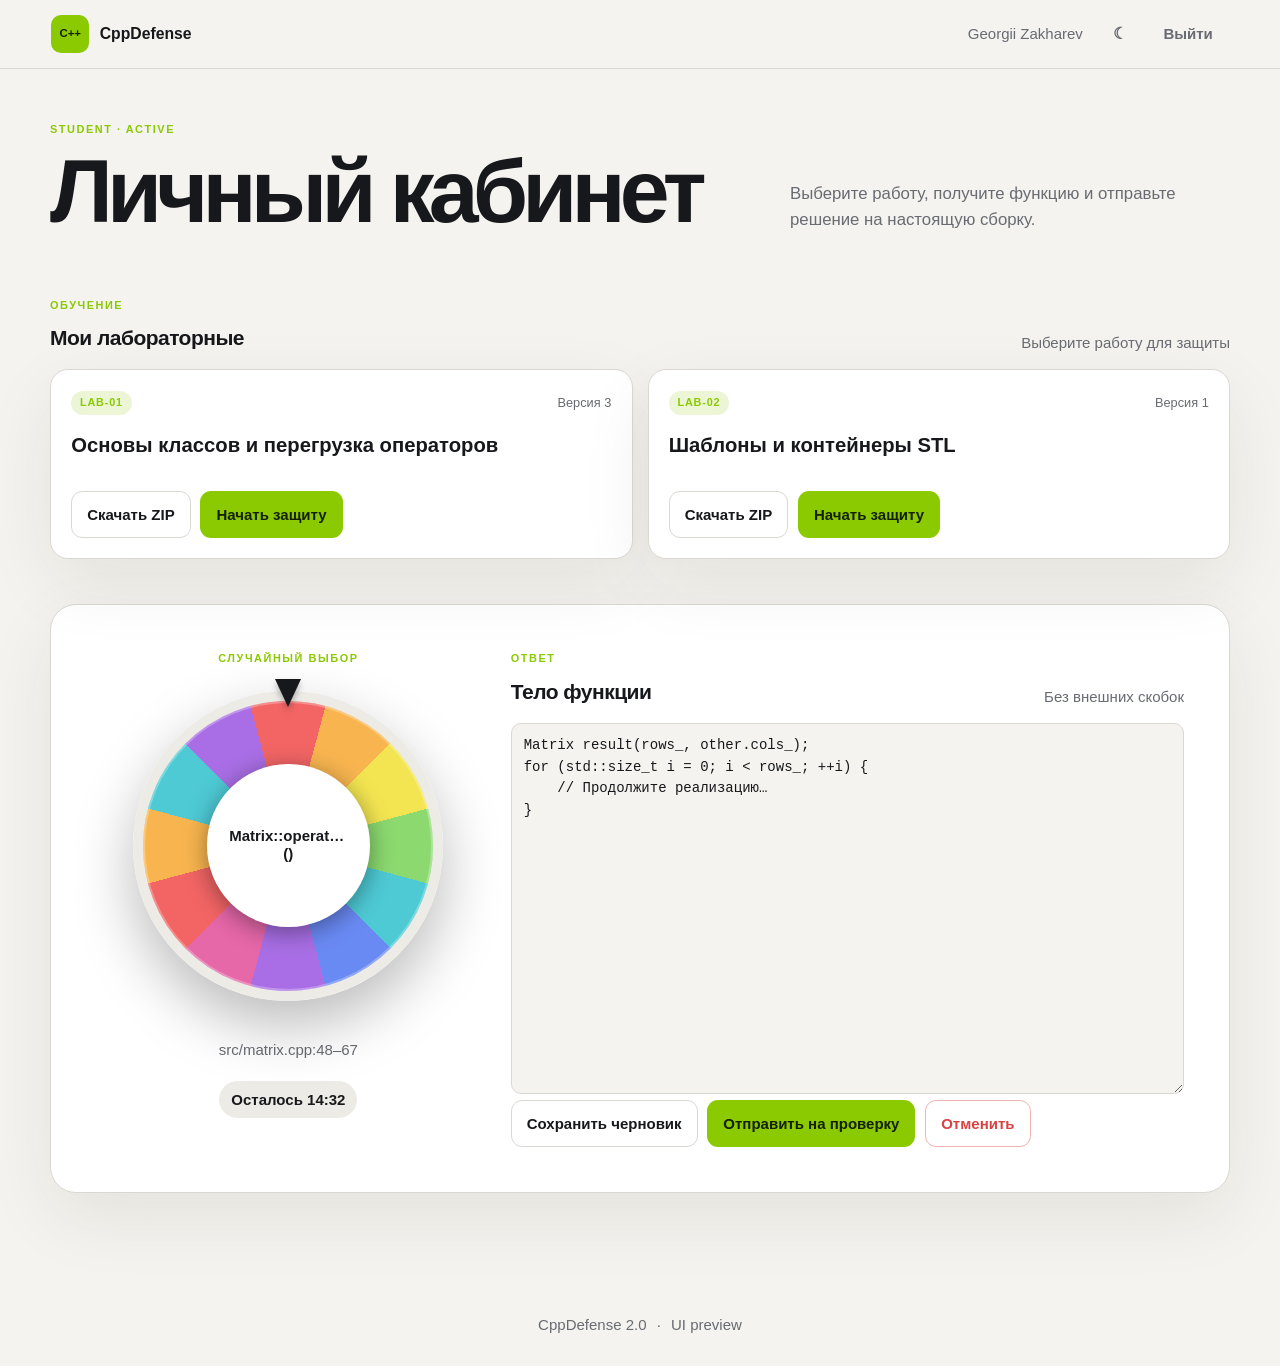
==== docs/UI_PREVIEW.html @ ec11c5a5 "feat: complete CppDefense 2.0 web platform - add GitHub OAuth, roles and student linking - add revie" ====
<!doctype html>
<html lang="ru" data-theme="dark">
<head>
  <meta charset="utf-8">
  <meta name="viewport" content="width=device-width,initial-scale=1">
  <meta name="color-scheme" content="dark light">
  <title>CppDefense — preview интерфейса</title>
  <link rel="stylesheet" href="../backend/internal/transport/httpapi/static/app.css">
  <script src="../backend/internal/transport/httpapi/static/app.js" defer></script>
</head>
<body>
  <header class="topbar">
    <a href="#" class="brand"><span class="brand__mark">C++</span><span>CppDefense</span></a>
    <div class="topbar__actions"><span class="user-name">Georgii Zakharev</span><button id="theme-toggle" class="icon-button" type="button" aria-label="Переключить тему">☀</button><button class="quiet-button" type="button">Выйти</button></div>
  </header>
  <main data-role="student">
    <section class="welcome"><div><p class="eyebrow">student · active</p><h1>Личный кабинет</h1></div><p class="welcome__copy">Выберите работу, получите функцию и отправьте решение на настоящую сборку.</p></section>
    <section class="section-block">
      <div class="section-heading"><div><p class="eyebrow">Обучение</p><h2>Мои лабораторные</h2></div><span class="section-hint">Выберите работу для защиты</span></div>
      <div class="grid lab-grid">
        <article class="card lab-card"><div class="lab-card__meta"><span class="badge">LAB-01</span><span>Версия 3</span></div><h3>Основы классов и перегрузка операторов</h3><div class="card-actions"><a class="secondary-button" href="#">Скачать ZIP</a><button type="button">Начать защиту</button></div></article>
        <article class="card lab-card"><div class="lab-card__meta"><span class="badge">LAB-02</span><span>Версия 1</span></div><h3>Шаблоны и контейнеры STL</h3><div class="card-actions"><a class="secondary-button" href="#">Скачать ZIP</a><button type="button">Начать защиту</button></div></article>
      </div>
    </section>
    <section class="defense-panel">
      <div class="wheel-column"><p class="eyebrow">Случайный выбор</p><div class="function-wheel is-selected" aria-label="Колесо выбора функции"><div class="function-wheel__face"><span>Matrix::operator*()</span></div></div><p class="wheel-status">src/matrix.cpp:48–67</p><p class="timer">Осталось 14:32</p></div>
      <div class="editor-column"><div class="section-heading"><div><p class="eyebrow">Ответ</p><h2>Тело функции</h2></div><span>Без внешних скобок</span></div><textarea rows="16" spellcheck="false" placeholder="Введите реализацию функции…">Matrix result(rows_, other.cols_);
for (std::size_t i = 0; i &lt; rows_; ++i) {
    // Продолжите реализацию…
}</textarea><div class="actions"><button class="secondary-button">Сохранить черновик</button><button>Отправить на проверку</button><button class="danger-button">Отменить</button></div></div>
    </section>
  </main>
  <footer>CppDefense 2.0 <span>·</span> UI preview</footer>
</body>
</html>
---- backend/internal/transport/httpapi/static/app.css ----
:root{color-scheme:dark;--bg:#0d0f13;--surface:#15181e;--surface-2:#1b1f27;--text:#f5f6f8;--muted:#999faa;--line:#292e38;--accent:#b9f227;--accent-ink:#111704;--danger:#ff6969;--shadow:0 24px 70px #0005;--radius:18px;font:15px/1.55 Inter,ui-sans-serif,-apple-system,BlinkMacSystemFont,"Segoe UI",sans-serif}
:root[data-theme="light"]{color-scheme:light;--bg:#f4f3ef;--surface:#fff;--surface-2:#ecebe6;--text:#17181b;--muted:#686b72;--line:#d9d8d2;--accent:#8bc900;--accent-ink:#142000;--danger:#d94242;--shadow:0 24px 70px #20230d14}
*{box-sizing:border-box}html{scroll-behavior:smooth}body{margin:0;min-height:100vh;background:var(--bg);color:var(--text);transition:background .2s,color .2s}button,input,select,textarea{font:inherit}button,.button,.secondary-button{display:inline-flex;align-items:center;justify-content:center;gap:.5rem;border:1px solid transparent;border-radius:11px;padding:.72rem 1rem;background:var(--accent);color:var(--accent-ink);font-weight:760;text-decoration:none;cursor:pointer;transition:transform .15s,filter .15s,border-color .15s}button:hover,.button:hover,.secondary-button:hover{transform:translateY(-1px);filter:brightness(1.04)}button:disabled{cursor:not-allowed;opacity:.5;transform:none}.secondary-button{background:transparent;color:var(--text);border-color:var(--line)}.quiet-button,.icon-button{background:transparent;color:var(--muted);border-color:transparent}.danger-button{background:transparent;color:var(--danger);border-color:color-mix(in srgb,var(--danger),transparent 60%)}
.topbar{position:sticky;z-index:20;top:0;display:flex;align-items:center;justify-content:space-between;min-height:68px;padding:.7rem max(4vw,1rem);background:color-mix(in srgb,var(--bg),transparent 12%);border-bottom:1px solid var(--line);backdrop-filter:blur(18px)}.topbar--landing{position:absolute;width:100%;background:transparent;border:0}.brand{display:flex;align-items:center;gap:.7rem;color:var(--text);font-size:1.05rem;font-weight:850;text-decoration:none}.brand__mark{display:grid;place-items:center;width:38px;height:38px;border-radius:10px;background:var(--accent);color:var(--accent-ink);font-size:.76rem;font-weight:900}.topbar__actions{display:flex;align-items:center;gap:.45rem}.user-name{max-width:220px;margin-right:.6rem;overflow:hidden;color:var(--muted);text-overflow:ellipsis;white-space:nowrap}.icon-button{width:42px;padding:.65rem;font-size:1.05rem}
main{width:min(1180px,calc(100% - 2rem));margin:auto;padding:3.5rem 0 6rem}.welcome{display:grid;grid-template-columns:1fr minmax(260px,440px);align-items:end;gap:2rem;margin-bottom:3.5rem}.welcome h1,.hero h1{margin:.12em 0;font-size:clamp(2.8rem,7vw,6.5rem);font-weight:850;line-height:.94;letter-spacing:-.065em}.welcome__copy{margin:0 0 .7rem;color:var(--muted);font-size:1.12rem}.eyebrow{margin:0 0 .55rem;color:var(--accent);font-size:.73rem;font-weight:850;letter-spacing:.14em;text-transform:uppercase}.notice,.status-message{display:flex;gap:.7rem;align-items:center;margin:0 0 1.5rem;padding:.9rem 1rem;border:1px solid var(--line);border-radius:12px;background:var(--surface)}.notice span,.status-message{color:var(--muted)}.status-message--danger{border-color:color-mix(in srgb,var(--danger),transparent 55%)}
.section-block{margin:0 0 3rem}.section-heading{display:flex;align-items:end;justify-content:space-between;gap:1rem;margin-bottom:1rem}.section-heading h2,.card h2{margin:0;font-size:1.4rem;letter-spacing:-.025em}.section-heading>span,.section-hint{color:var(--muted)}.grid{display:grid;grid-template-columns:repeat(auto-fit,minmax(245px,1fr));gap:1rem}.dashboard-grid{display:grid;grid-template-columns:repeat(2,minmax(0,1fr));gap:1rem}.card{min-width:0;margin:0;padding:1.35rem;border:1px solid var(--line);border-radius:var(--radius);background:var(--surface);box-shadow:var(--shadow)}.card--wide{grid-column:1/-1}.card h3{margin:1rem 0 1.5rem;font-size:1.35rem}.lab-card,.group-card{display:flex;flex-direction:column;min-height:190px}.lab-card h3,.group-card h3{flex:1}.lab-card__meta{display:flex;align-items:center;justify-content:space-between;color:var(--muted);font-size:.85rem}.badge{display:inline-flex;width:max-content;padding:.25rem .58rem;border-radius:100px;background:color-mix(in srgb,var(--accent),transparent 84%);color:var(--accent);font-size:.72rem;font-weight:850;letter-spacing:.08em;text-transform:uppercase}.card-actions,.actions{display:flex;flex-wrap:wrap;gap:.65rem}.empty-state{display:flex;min-height:150px;flex-direction:column;align-items:center;justify-content:center;gap:.3rem;padding:2rem;border:1px dashed var(--line);border-radius:var(--radius);color:var(--muted);text-align:center}.empty-state strong{color:var(--text)}
.defense-panel{display:grid;grid-template-columns:minmax(280px,.8fr) minmax(0,1.4fr);gap:2rem;margin-top:2rem;padding:clamp(1.2rem,4vw,3rem);border:1px solid var(--line);border-radius:26px;background:var(--surface);box-shadow:var(--shadow)}.wheel-column{display:flex;flex-direction:column;align-items:center;text-align:center}.function-wheel{position:relative;display:grid;place-items:center;width:min(310px,75vw);aspect-ratio:1;margin:1rem auto 1.5rem;border:10px solid var(--surface-2);border-radius:50%;background:repeating-conic-gradient(from -15deg,#ff6262 0 30deg,#ffb443 30deg 60deg,#f5e642 60deg 90deg,#85dc66 90deg 120deg,#43cdd9 120deg 150deg,#668aff 150deg 180deg,#ad6cf0 180deg 210deg,#f064ad 210deg 240deg,#ff6262 240deg 270deg,#ffb443 270deg 300deg,#43cdd9 300deg 330deg,#ad6cf0 330deg 360deg);box-shadow:0 25px 60px #0004,inset 0 0 0 2px #fff4}.function-wheel::before{position:absolute;z-index:2;top:-22px;width:0;height:0;border-right:13px solid transparent;border-left:13px solid transparent;border-top:28px solid var(--text);content:"";filter:drop-shadow(0 4px 3px #0004)}.function-wheel__face{display:grid;place-items:center;width:56%;aspect-ratio:1;padding:1rem;border:7px solid color-mix(in srgb,var(--surface),transparent 12%);border-radius:50%;background:var(--surface);box-shadow:0 5px 25px #0006}.function-wheel__face span{max-width:100%;overflow:hidden;font-size:clamp(.72rem,2vw,1rem);font-weight:850;line-height:1.25;text-overflow:ellipsis}.function-wheel.is-spinning{animation:spin-wheel .85s linear infinite}.function-wheel.is-selected{filter:saturate(.9)}@keyframes spin-wheel{to{transform:rotate(360deg)}}.wheel-status{max-width:360px;color:var(--muted);overflow-wrap:anywhere}.timer{margin:.3rem 0;padding:.45rem .8rem;border-radius:100px;background:var(--surface-2);font-variant-numeric:tabular-nums;font-weight:800}.editor-column textarea{min-height:330px}.result-box:empty{display:none}
.stack-form{display:flex;flex-direction:column;gap:.75rem;margin-top:1rem}.form-row,.split{display:grid;grid-template-columns:repeat(2,minmax(0,1fr));gap:.75rem}.split{grid-template-columns:repeat(auto-fit,minmax(260px,1fr))}.stack-form label:not(.check){display:flex;flex-direction:column;gap:.35rem;color:var(--muted);font-size:.8rem}input,select,textarea{width:100%;border:1px solid var(--line);border-radius:10px;outline:none;background:var(--bg);color:var(--text);padding:.72rem .8rem;transition:border-color .15s,box-shadow .15s}input:focus,select:focus,textarea:focus{border-color:var(--accent);box-shadow:0 0 0 3px color-mix(in srgb,var(--accent),transparent 83%)}textarea{resize:vertical;font:14px/1.55 "SFMono-Regular",Consolas,monospace;tab-size:4}.check{display:flex;align-items:center;gap:.6rem;color:var(--muted)}.check input{width:auto}.list-result a{display:block;margin-top:.65rem;padding:.7rem;border:1px solid var(--line);border-radius:10px;color:var(--text);text-decoration:none}.result-box{max-height:28rem;margin-top:1rem;padding:1rem;overflow:auto;border-radius:10px;background:var(--bg);color:var(--muted);white-space:pre-wrap;font:12px/1.55 "SFMono-Regular",Consolas,monospace}.hidden{display:none!important}
.landing{width:min(1240px,calc(100% - 2rem));padding-top:0}.hero{display:grid;grid-template-columns:minmax(0,1.25fr) minmax(320px,.75fr);align-items:center;gap:4rem;min-height:85vh;padding-top:5rem}.hero h1 span{color:var(--muted)}.hero__copy>p:not(.eyebrow,.hero__note){max-width:650px;color:var(--muted);font-size:1.2rem}.hero__button{margin-top:1.4rem;padding:.9rem 1.15rem}.hero__note{color:var(--muted);font-size:.78rem}.hero-wheel{display:grid;place-items:center}.function-wheel--hero{width:min(390px,38vw);animation:hero-drift 16s linear infinite}.function-wheel--hero .function-wheel__face span{font-size:1.4rem}.function-wheel--hero::before{display:none}@keyframes hero-drift{to{transform:rotate(360deg)}}.feature-strip{display:grid;grid-template-columns:repeat(3,1fr);border-top:1px solid var(--line);border-bottom:1px solid var(--line)}.feature-strip article{padding:2rem;border-right:1px solid var(--line)}.feature-strip article:last-child{border:0}.feature-strip article>span{color:var(--accent);font:700 .75rem monospace}.feature-strip strong{display:block;margin:.65rem 0;font-size:1.05rem}.feature-strip p{margin:0;color:var(--muted)}footer{padding:2rem;color:var(--muted);text-align:center}footer span{padding:0 .4rem}
@media(max-width:800px){.user-name{display:none}.welcome,.hero,.defense-panel{grid-template-columns:1fr}.hero{gap:0;padding-top:7rem}.hero-wheel{order:-1}.function-wheel--hero{width:min(270px,70vw)}.feature-strip{grid-template-columns:1fr}.feature-strip article{border-right:0;border-bottom:1px solid var(--line)}.dashboard-grid{grid-template-columns:1fr}.card--wide{grid-column:auto}.section-heading{align-items:flex-start;flex-direction:column}.form-row{grid-template-columns:1fr}.welcome{margin-bottom:2rem}.welcome h1{font-size:2.8rem}}@media(prefers-reduced-motion:reduce){*{scroll-behavior:auto!important}.function-wheel,.function-wheel--hero{animation-duration:3s!important}button,.button{transition:none}}
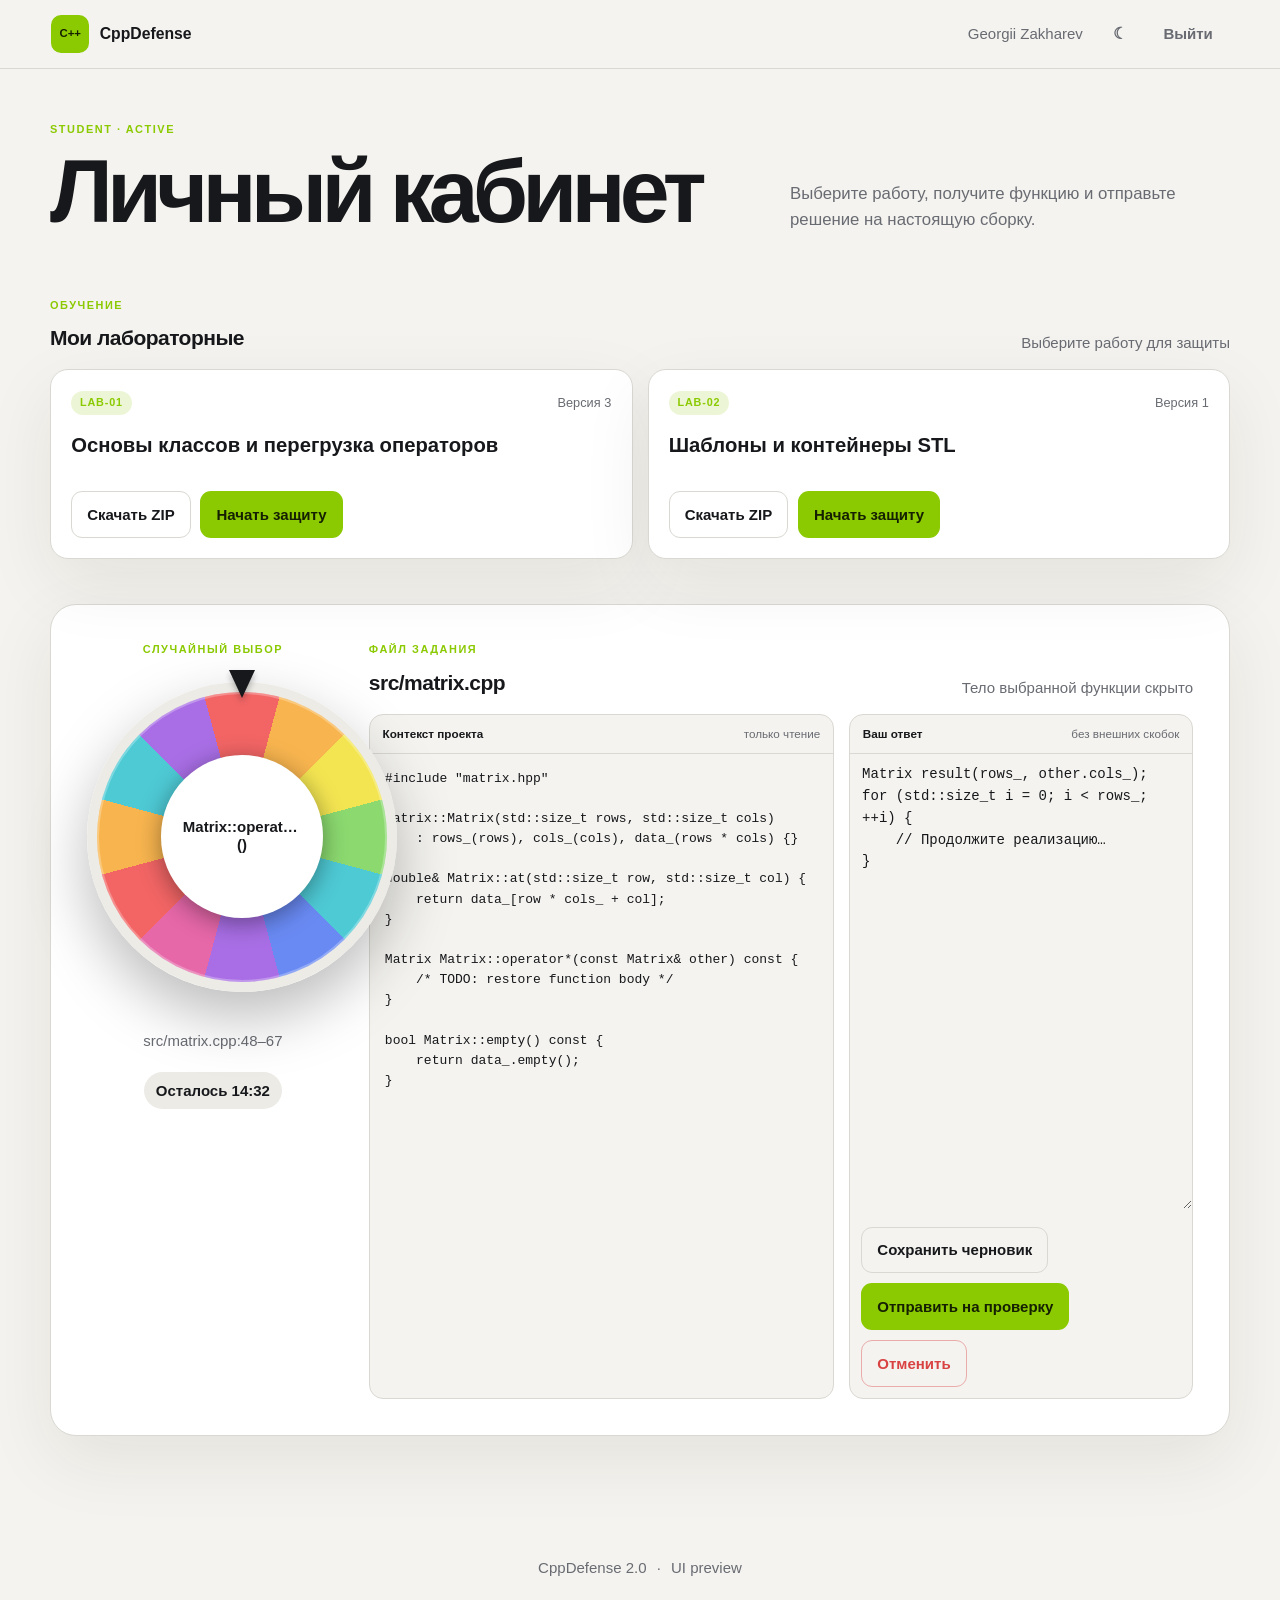
==== commit 3356cc18: "feat(defense): show the source code with the hidden function body" ====
--- a/docs/UI_PREVIEW.html
+++ b/docs/UI_PREVIEW.html
@@ -24,10 +24,25 @@
     </section>
     <section class="defense-panel">
       <div class="wheel-column"><p class="eyebrow">Случайный выбор</p><div class="function-wheel is-selected" aria-label="Колесо выбора функции"><div class="function-wheel__face"><span>Matrix::operator*()</span></div></div><p class="wheel-status">src/matrix.cpp:48–67</p><p class="timer">Осталось 14:32</p></div>
-      <div class="editor-column"><div class="section-heading"><div><p class="eyebrow">Ответ</p><h2>Тело функции</h2></div><span>Без внешних скобок</span></div><textarea rows="16" spellcheck="false" placeholder="Введите реализацию функции…">Matrix result(rows_, other.cols_);
+      <div class="workspace-column"><div class="section-heading"><div><p class="eyebrow">Файл задания</p><h2>src/matrix.cpp</h2></div><span>Тело выбранной функции скрыто</span></div><div class="code-workspace"><section class="source-pane"><div class="pane-title"><span>Контекст проекта</span><span>только чтение</span></div><pre class="source-code"><code>#include "matrix.hpp"
+
+Matrix::Matrix(std::size_t rows, std::size_t cols)
+    : rows_(rows), cols_(cols), data_(rows * cols) {}
+
+double&amp; Matrix::at(std::size_t row, std::size_t col) {
+    return data_[row * cols_ + col];
+}
+
+Matrix Matrix::operator*(const Matrix&amp; other) const {
+    /* TODO: restore function body */
+}
+
+bool Matrix::empty() const {
+    return data_.empty();
+}</code></pre></section><section class="editor-column"><div class="pane-title"><span>Ваш ответ</span><span>без внешних скобок</span></div><textarea rows="20" spellcheck="false" placeholder="Введите реализацию функции…">Matrix result(rows_, other.cols_);
 for (std::size_t i = 0; i &lt; rows_; ++i) {
     // Продолжите реализацию…
-}</textarea><div class="actions"><button class="secondary-button">Сохранить черновик</button><button>Отправить на проверку</button><button class="danger-button">Отменить</button></div></div>
+}</textarea><div class="actions"><button class="secondary-button">Сохранить черновик</button><button>Отправить на проверку</button><button class="danger-button">Отменить</button></div></section></div></div>
     </section>
   </main>
   <footer>CppDefense 2.0 <span>·</span> UI preview</footer>
--- a/backend/internal/transport/httpapi/static/app.css
+++ b/backend/internal/transport/httpapi/static/app.css
@@ -8,3 +8,6 @@
 .stack-form{display:flex;flex-direction:column;gap:.75rem;margin-top:1rem}.form-row,.split{display:grid;grid-template-columns:repeat(2,minmax(0,1fr));gap:.75rem}.split{grid-template-columns:repeat(auto-fit,minmax(260px,1fr))}.stack-form label:not(.check){display:flex;flex-direction:column;gap:.35rem;color:var(--muted);font-size:.8rem}input,select,textarea{width:100%;border:1px solid var(--line);border-radius:10px;outline:none;background:var(--bg);color:var(--text);padding:.72rem .8rem;transition:border-color .15s,box-shadow .15s}input:focus,select:focus,textarea:focus{border-color:var(--accent);box-shadow:0 0 0 3px color-mix(in srgb,var(--accent),transparent 83%)}textarea{resize:vertical;font:14px/1.55 "SFMono-Regular",Consolas,monospace;tab-size:4}.check{display:flex;align-items:center;gap:.6rem;color:var(--muted)}.check input{width:auto}.list-result a{display:block;margin-top:.65rem;padding:.7rem;border:1px solid var(--line);border-radius:10px;color:var(--text);text-decoration:none}.result-box{max-height:28rem;margin-top:1rem;padding:1rem;overflow:auto;border-radius:10px;background:var(--bg);color:var(--muted);white-space:pre-wrap;font:12px/1.55 "SFMono-Regular",Consolas,monospace}.hidden{display:none!important}
 .landing{width:min(1240px,calc(100% - 2rem));padding-top:0}.hero{display:grid;grid-template-columns:minmax(0,1.25fr) minmax(320px,.75fr);align-items:center;gap:4rem;min-height:85vh;padding-top:5rem}.hero h1 span{color:var(--muted)}.hero__copy>p:not(.eyebrow,.hero__note){max-width:650px;color:var(--muted);font-size:1.2rem}.hero__button{margin-top:1.4rem;padding:.9rem 1.15rem}.hero__note{color:var(--muted);font-size:.78rem}.hero-wheel{display:grid;place-items:center}.function-wheel--hero{width:min(390px,38vw);animation:hero-drift 16s linear infinite}.function-wheel--hero .function-wheel__face span{font-size:1.4rem}.function-wheel--hero::before{display:none}@keyframes hero-drift{to{transform:rotate(360deg)}}.feature-strip{display:grid;grid-template-columns:repeat(3,1fr);border-top:1px solid var(--line);border-bottom:1px solid var(--line)}.feature-strip article{padding:2rem;border-right:1px solid var(--line)}.feature-strip article:last-child{border:0}.feature-strip article>span{color:var(--accent);font:700 .75rem monospace}.feature-strip strong{display:block;margin:.65rem 0;font-size:1.05rem}.feature-strip p{margin:0;color:var(--muted)}footer{padding:2rem;color:var(--muted);text-align:center}footer span{padding:0 .4rem}
 @media(max-width:800px){.user-name{display:none}.welcome,.hero,.defense-panel{grid-template-columns:1fr}.hero{gap:0;padding-top:7rem}.hero-wheel{order:-1}.function-wheel--hero{width:min(270px,70vw)}.feature-strip{grid-template-columns:1fr}.feature-strip article{border-right:0;border-bottom:1px solid var(--line)}.dashboard-grid{grid-template-columns:1fr}.card--wide{grid-column:auto}.section-heading{align-items:flex-start;flex-direction:column}.form-row{grid-template-columns:1fr}.welcome{margin-bottom:2rem}.welcome h1{font-size:2.8rem}}@media(prefers-reduced-motion:reduce){*{scroll-behavior:auto!important}.function-wheel,.function-wheel--hero{animation-duration:3s!important}button,.button{transition:none}}
+
+/* Defense workspace: read-only masked source beside the student's answer. */
+.defense-panel{grid-template-columns:minmax(250px,.55fr) minmax(0,1.8fr);padding:clamp(1.2rem,3vw,2.4rem)}.workspace-column{min-width:0}.code-workspace{display:grid;grid-template-columns:minmax(0,1.15fr) minmax(320px,.85fr);gap:1rem}.source-pane,.editor-column{min-width:0;overflow:hidden;border:1px solid var(--line);border-radius:14px;background:var(--bg)}.pane-title{display:flex;align-items:center;justify-content:space-between;gap:1rem;padding:.65rem .85rem;border-bottom:1px solid var(--line);color:var(--text);font-size:.78rem;font-weight:750}.pane-title span:last-child{color:var(--muted);font-weight:500}.source-code{height:520px;margin:0;padding:1rem;overflow:auto;color:var(--text);white-space:pre;tab-size:4;font:13px/1.55 "SFMono-Regular",Consolas,monospace}.source-code code{font:inherit}.editor-column textarea{min-height:430px;border:0;border-radius:0;background:transparent}.editor-column textarea:focus{box-shadow:inset 0 0 0 2px var(--accent)}.editor-column .actions,.editor-column .result-box{margin:.75rem}@media(max-width:1000px){.code-workspace{grid-template-columns:1fr}.source-code{height:380px}}
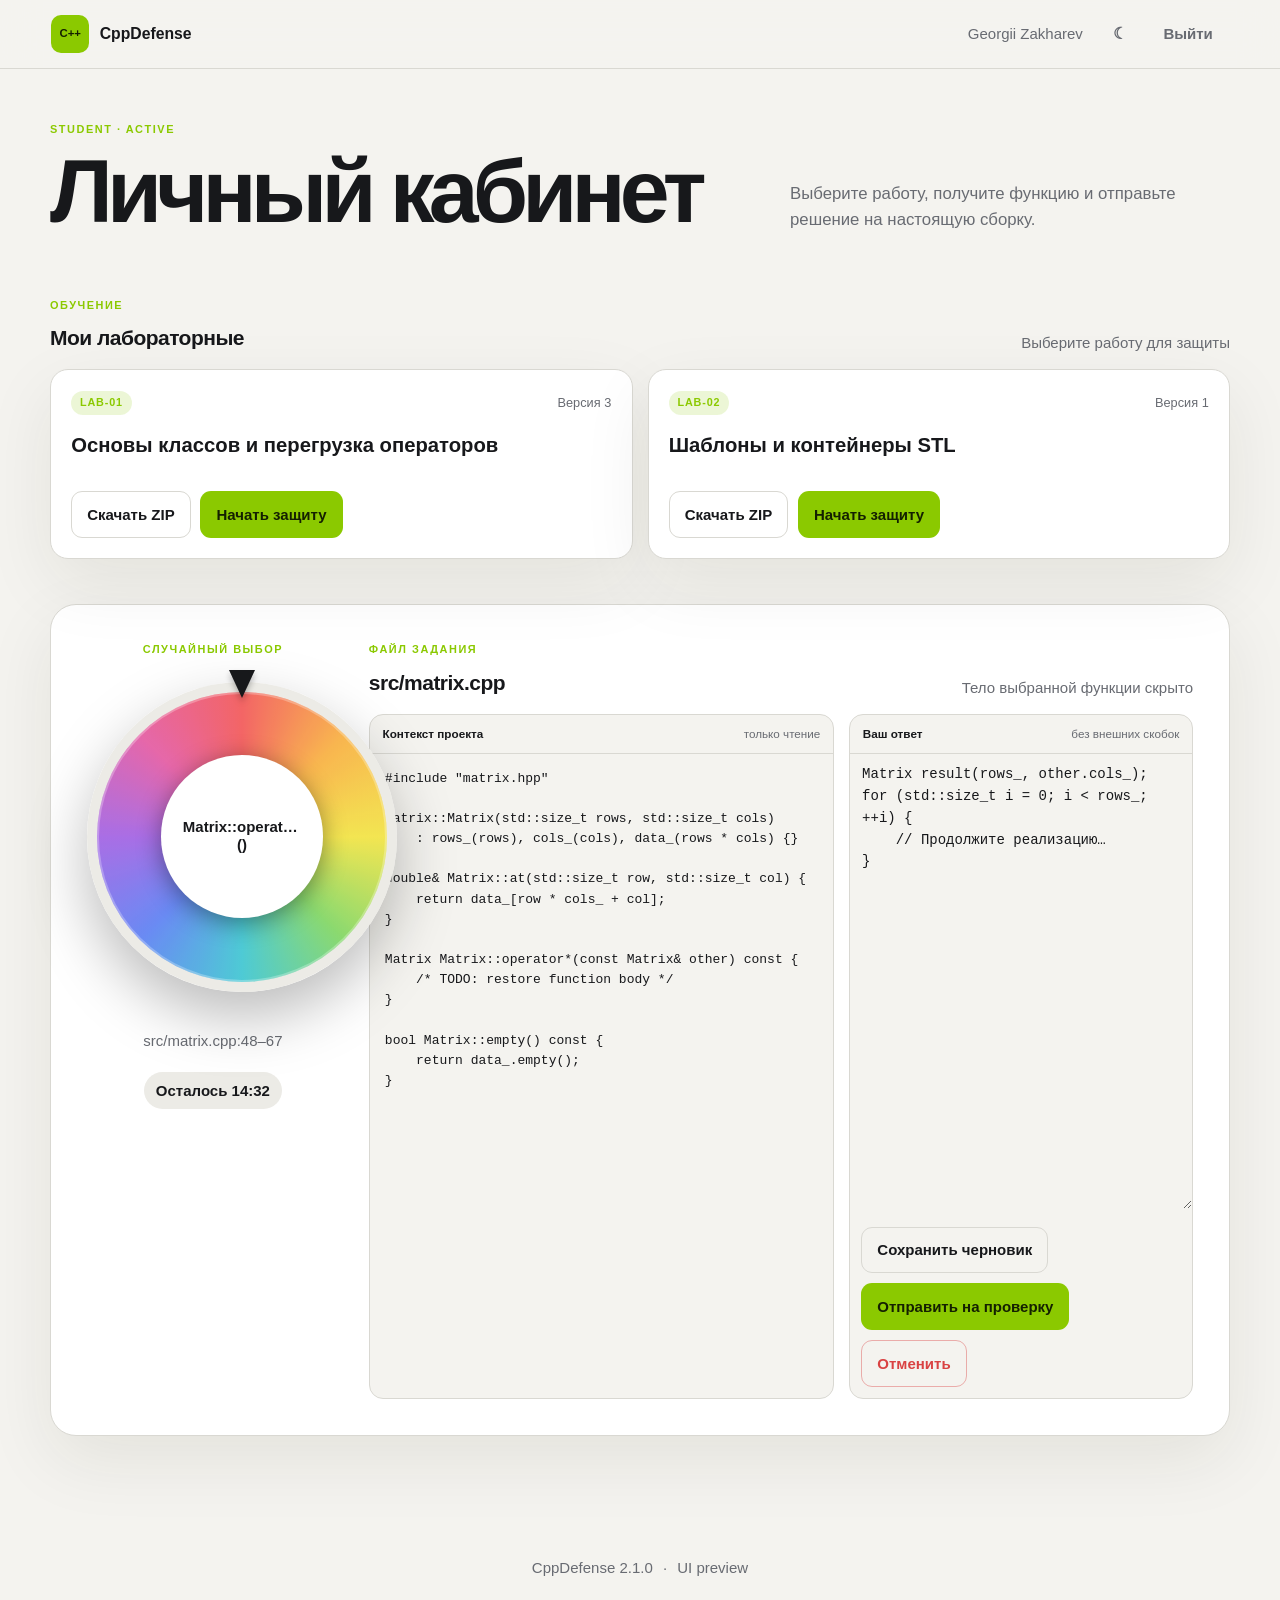
==== commit 711c78bb: "fix(ci): embed frontend assets from webassets package" ====
--- a/docs/UI_PREVIEW.html
+++ b/docs/UI_PREVIEW.html
@@ -5,8 +5,8 @@
   <meta name="viewport" content="width=device-width,initial-scale=1">
   <meta name="color-scheme" content="dark light">
   <title>CppDefense — preview интерфейса</title>
-  <link rel="stylesheet" href="../backend/internal/transport/httpapi/static/app.css">
-  <script src="../backend/internal/transport/httpapi/static/app.js" defer></script>
+  <link rel="stylesheet" href="../backend/webassets/static/app.css">
+  <script src="../backend/webassets/static/app.js" defer></script>
 </head>
 <body>
   <header class="topbar">
@@ -45,6 +45,6 @@
 }</textarea><div class="actions"><button class="secondary-button">Сохранить черновик</button><button>Отправить на проверку</button><button class="danger-button">Отменить</button></div></section></div></div>
     </section>
   </main>
-  <footer>CppDefense 2.0 <span>·</span> UI preview</footer>
+  <footer>CppDefense 2.1.0 <span>·</span> UI preview</footer>
 </body>
 </html>
--- a/backend/webassets/static/app.css
+++ b/backend/webassets/static/app.css
@@ -0,0 +1,15 @@
+:root{color-scheme:dark;--bg:#0d0f13;--surface:#15181e;--surface-2:#1b1f27;--text:#f5f6f8;--muted:#999faa;--line:#292e38;--accent:#b9f227;--accent-ink:#111704;--danger:#ff6969;--shadow:0 24px 70px #0005;--radius:18px;font:15px/1.55 Inter,ui-sans-serif,-apple-system,BlinkMacSystemFont,"Segoe UI",sans-serif}
+:root[data-theme="light"]{color-scheme:light;--bg:#f4f3ef;--surface:#fff;--surface-2:#ecebe6;--text:#17181b;--muted:#686b72;--line:#d9d8d2;--accent:#8bc900;--accent-ink:#142000;--danger:#d94242;--shadow:0 24px 70px #20230d14}
+*{box-sizing:border-box}html{scroll-behavior:smooth}body{margin:0;min-height:100vh;background:var(--bg);color:var(--text);transition:background .2s,color .2s}button,input,select,textarea{font:inherit}button,.button,.secondary-button{display:inline-flex;align-items:center;justify-content:center;gap:.5rem;border:1px solid transparent;border-radius:11px;padding:.72rem 1rem;background:var(--accent);color:var(--accent-ink);font-weight:760;text-decoration:none;cursor:pointer;transition:transform .15s,filter .15s,border-color .15s}button:hover,.button:hover,.secondary-button:hover{transform:translateY(-1px);filter:brightness(1.04)}button:disabled{cursor:not-allowed;opacity:.5;transform:none}.secondary-button{background:transparent;color:var(--text);border-color:var(--line)}.quiet-button,.icon-button{background:transparent;color:var(--muted);border-color:transparent}.danger-button{background:transparent;color:var(--danger);border-color:color-mix(in srgb,var(--danger),transparent 60%)}
+.topbar{position:sticky;z-index:20;top:0;display:flex;align-items:center;justify-content:space-between;min-height:68px;padding:.7rem max(4vw,1rem);background:color-mix(in srgb,var(--bg),transparent 12%);border-bottom:1px solid var(--line);backdrop-filter:blur(18px)}.topbar--landing{position:absolute;width:100%;background:transparent;border:0}.brand{display:flex;align-items:center;gap:.7rem;color:var(--text);font-size:1.05rem;font-weight:850;text-decoration:none}.brand__mark{display:grid;place-items:center;width:38px;height:38px;border-radius:10px;background:var(--accent);color:var(--accent-ink);font-size:.76rem;font-weight:900}.topbar__actions{display:flex;align-items:center;gap:.45rem}.user-name{max-width:220px;margin-right:.6rem;overflow:hidden;color:var(--muted);text-overflow:ellipsis;white-space:nowrap}.icon-button{width:42px;padding:.65rem;font-size:1.05rem}
+main{width:min(1180px,calc(100% - 2rem));margin:auto;padding:3.5rem 0 6rem}.welcome{display:grid;grid-template-columns:1fr minmax(260px,440px);align-items:end;gap:2rem;margin-bottom:3.5rem}.welcome h1,.hero h1{margin:.12em 0;font-size:clamp(2.8rem,7vw,6.5rem);font-weight:850;line-height:.94;letter-spacing:-.065em}.welcome__copy{margin:0 0 .7rem;color:var(--muted);font-size:1.12rem}.eyebrow{margin:0 0 .55rem;color:var(--accent);font-size:.73rem;font-weight:850;letter-spacing:.14em;text-transform:uppercase}.notice,.status-message{display:flex;gap:.7rem;align-items:center;margin:0 0 1.5rem;padding:.9rem 1rem;border:1px solid var(--line);border-radius:12px;background:var(--surface)}.notice span,.status-message{color:var(--muted)}.status-message--danger{border-color:color-mix(in srgb,var(--danger),transparent 55%)}
+.section-block{margin:0 0 3rem}.section-heading{display:flex;align-items:end;justify-content:space-between;gap:1rem;margin-bottom:1rem}.section-heading h2,.card h2{margin:0;font-size:1.4rem;letter-spacing:-.025em}.section-heading>span,.section-hint{color:var(--muted)}.grid{display:grid;grid-template-columns:repeat(auto-fit,minmax(245px,1fr));gap:1rem}.dashboard-grid{display:grid;grid-template-columns:repeat(2,minmax(0,1fr));gap:1rem}.card{min-width:0;margin:0;padding:1.35rem;border:1px solid var(--line);border-radius:var(--radius);background:var(--surface);box-shadow:var(--shadow)}.card--wide{grid-column:1/-1}.card h3{margin:1rem 0 1.5rem;font-size:1.35rem}.lab-card,.group-card{display:flex;flex-direction:column;min-height:190px}.lab-card h3,.group-card h3{flex:1}.lab-card__meta{display:flex;align-items:center;justify-content:space-between;color:var(--muted);font-size:.85rem}.badge{display:inline-flex;width:max-content;padding:.25rem .58rem;border-radius:100px;background:color-mix(in srgb,var(--accent),transparent 84%);color:var(--accent);font-size:.72rem;font-weight:850;letter-spacing:.08em;text-transform:uppercase}.card-actions,.actions{display:flex;flex-wrap:wrap;gap:.65rem}.empty-state{display:flex;min-height:150px;flex-direction:column;align-items:center;justify-content:center;gap:.3rem;padding:2rem;border:1px dashed var(--line);border-radius:var(--radius);color:var(--muted);text-align:center}.empty-state strong{color:var(--text)}
+.defense-panel{display:grid;grid-template-columns:minmax(280px,.8fr) minmax(0,1.4fr);gap:2rem;margin-top:2rem;padding:clamp(1.2rem,4vw,3rem);border:1px solid var(--line);border-radius:26px;background:var(--surface);box-shadow:var(--shadow)}.wheel-column{display:flex;flex-direction:column;align-items:center;text-align:center}.function-wheel{position:relative;display:grid;place-items:center;width:min(310px,75vw);aspect-ratio:1;margin:1rem auto 1.5rem;border:10px solid var(--surface-2);border-radius:50%;background:conic-gradient(#ff6262,#ffb443,#f5e642,#85dc66,#43cdd9,#668aff,#ad6cf0,#f064ad,#ff6262);box-shadow:0 25px 60px #0004,inset 0 0 0 2px #fff4}.function-wheel::before{position:absolute;z-index:2;top:-22px;width:0;height:0;border-right:13px solid transparent;border-left:13px solid transparent;border-top:28px solid var(--text);content:"";filter:drop-shadow(0 4px 3px #0004)}.function-wheel__face{display:grid;place-items:center;width:56%;aspect-ratio:1;padding:1rem;border:7px solid color-mix(in srgb,var(--surface),transparent 12%);border-radius:50%;background:var(--surface);box-shadow:0 5px 25px #0006}.function-wheel__face span{max-width:100%;overflow:hidden;font-size:clamp(.72rem,2vw,1rem);font-weight:850;line-height:1.25;text-overflow:ellipsis}.function-wheel.is-spinning{animation:spin-wheel .85s linear infinite}.function-wheel.is-selected{filter:saturate(.9)}@keyframes spin-wheel{to{transform:rotate(360deg)}}.wheel-status{max-width:360px;color:var(--muted);overflow-wrap:anywhere}.timer{margin:.3rem 0;padding:.45rem .8rem;border-radius:100px;background:var(--surface-2);font-variant-numeric:tabular-nums;font-weight:800}.editor-column textarea{min-height:330px}.result-box:empty{display:none}
+.stack-form{display:flex;flex-direction:column;gap:.75rem;margin-top:1rem}.form-row,.split{display:grid;grid-template-columns:repeat(2,minmax(0,1fr));gap:.75rem}.split{grid-template-columns:repeat(auto-fit,minmax(260px,1fr))}.stack-form label:not(.check){display:flex;flex-direction:column;gap:.35rem;color:var(--muted);font-size:.8rem}input,select,textarea{width:100%;border:1px solid var(--line);border-radius:10px;outline:none;background:var(--bg);color:var(--text);padding:.72rem .8rem;transition:border-color .15s,box-shadow .15s}input:focus,select:focus,textarea:focus{border-color:var(--accent);box-shadow:0 0 0 3px color-mix(in srgb,var(--accent),transparent 83%)}textarea{resize:vertical;font:14px/1.55 "SFMono-Regular",Consolas,monospace;tab-size:4}.check{display:flex;align-items:center;gap:.6rem;color:var(--muted)}.check input{width:auto}.list-result a{display:block;margin-top:.65rem;padding:.7rem;border:1px solid var(--line);border-radius:10px;color:var(--text);text-decoration:none}.result-box{max-height:28rem;margin-top:1rem;padding:1rem;overflow:auto;border-radius:10px;background:var(--bg);color:var(--muted);white-space:pre-wrap;font:12px/1.55 "SFMono-Regular",Consolas,monospace}.hidden{display:none!important}
+.landing{width:min(1240px,calc(100% - 2rem));padding-top:0}.hero{display:grid;grid-template-columns:minmax(0,1.25fr) minmax(320px,.75fr);align-items:center;gap:4rem;min-height:85vh;padding-top:5rem}.hero h1 span{color:var(--muted)}.hero__copy>p:not(.eyebrow,.hero__note){max-width:650px;color:var(--muted);font-size:1.2rem}.hero__button{margin-top:1.4rem;padding:.9rem 1.15rem}.hero__note{color:var(--muted);font-size:.78rem}.hero-wheel{display:grid;place-items:center}.function-wheel--hero{width:min(390px,38vw);animation:hero-drift 16s linear infinite}.function-wheel--hero .function-wheel__face span{font-size:1.4rem}.function-wheel--hero::before{display:none}@keyframes hero-drift{to{transform:rotate(360deg)}}.feature-strip{display:grid;grid-template-columns:repeat(3,1fr);border-top:1px solid var(--line);border-bottom:1px solid var(--line)}.feature-strip article{padding:2rem;border-right:1px solid var(--line)}.feature-strip article:last-child{border:0}.feature-strip article>span{color:var(--accent);font:700 .75rem monospace}.feature-strip strong{display:block;margin:.65rem 0;font-size:1.05rem}.feature-strip p{margin:0;color:var(--muted)}footer{padding:2rem;color:var(--muted);text-align:center}footer span{padding:0 .4rem}
+@media(max-width:800px){.user-name{display:none}.welcome,.hero,.defense-panel{grid-template-columns:1fr}.hero{gap:0;padding-top:7rem}.hero-wheel{order:-1}.function-wheel--hero{width:min(270px,70vw)}.feature-strip{grid-template-columns:1fr}.feature-strip article{border-right:0;border-bottom:1px solid var(--line)}.dashboard-grid{grid-template-columns:1fr}.card--wide{grid-column:auto}.section-heading{align-items:flex-start;flex-direction:column}.form-row{grid-template-columns:1fr}.welcome{margin-bottom:2rem}.welcome h1{font-size:2.8rem}}@media(prefers-reduced-motion:reduce){*{scroll-behavior:auto!important}.function-wheel,.function-wheel--hero{animation-duration:3s!important}button,.button{transition:none}}
+
+/* Defense workspace: read-only masked source beside the student's answer. */
+.repository-browser{display:grid;grid-template-columns:minmax(150px,210px) minmax(0,1fr);height:520px}.repository-files{display:flex;min-width:0;flex-direction:column;gap:.2rem;padding:.55rem;overflow:auto;border-right:1px solid var(--line)}.repository-files>span{padding:.6rem;color:var(--muted);font-size:.75rem}.repository-file{display:block;width:100%;overflow:hidden;padding:.45rem .55rem;border:0;border-radius:7px;background:transparent;color:var(--muted);font:11px/1.35 "SFMono-Regular",Consolas,monospace;text-align:left;text-overflow:ellipsis;white-space:nowrap}.repository-file:hover,.repository-file.is-active{transform:none;background:var(--surface-2);color:var(--text);filter:none}.repository-browser .source-code{height:100%}
+.function-wheel__face{position:relative;z-index:3}.wheel-option{position:absolute;z-index:1;top:50%;left:50%;width:72px;overflow:hidden;color:#101216;font-size:10px;font-weight:900;line-height:1.05;text-align:center;text-overflow:ellipsis;text-shadow:0 1px 1px #fff8;white-space:nowrap;pointer-events:none}.candidate-list{display:flex;flex-direction:column;gap:.5rem}.candidate-list button{justify-content:flex-start;text-align:left}.pending-defense h3{overflow-wrap:anywhere;font-size:.95rem}
+.defense-panel{grid-template-columns:minmax(250px,.55fr) minmax(0,1.8fr);padding:clamp(1.2rem,3vw,2.4rem)}.workspace-column{min-width:0}.code-workspace{display:grid;grid-template-columns:minmax(0,1.15fr) minmax(320px,.85fr);gap:1rem}.source-pane,.editor-column{min-width:0;overflow:hidden;border:1px solid var(--line);border-radius:14px;background:var(--bg)}.pane-title{display:flex;align-items:center;justify-content:space-between;gap:1rem;padding:.65rem .85rem;border-bottom:1px solid var(--line);color:var(--text);font-size:.78rem;font-weight:750}.pane-title span:last-child{color:var(--muted);font-weight:500}.source-code{height:520px;margin:0;padding:1rem;overflow:auto;color:var(--text);white-space:pre;tab-size:4;font:13px/1.55 "SFMono-Regular",Consolas,monospace}.source-code code{font:inherit}.editor-column textarea{min-height:430px;border:0;border-radius:0;background:transparent}.editor-column textarea:focus{box-shadow:inset 0 0 0 2px var(--accent)}.editor-column .actions,.editor-column .result-box{margin:.75rem}@media(max-width:1000px){.code-workspace{grid-template-columns:1fr}.source-code{height:380px}}
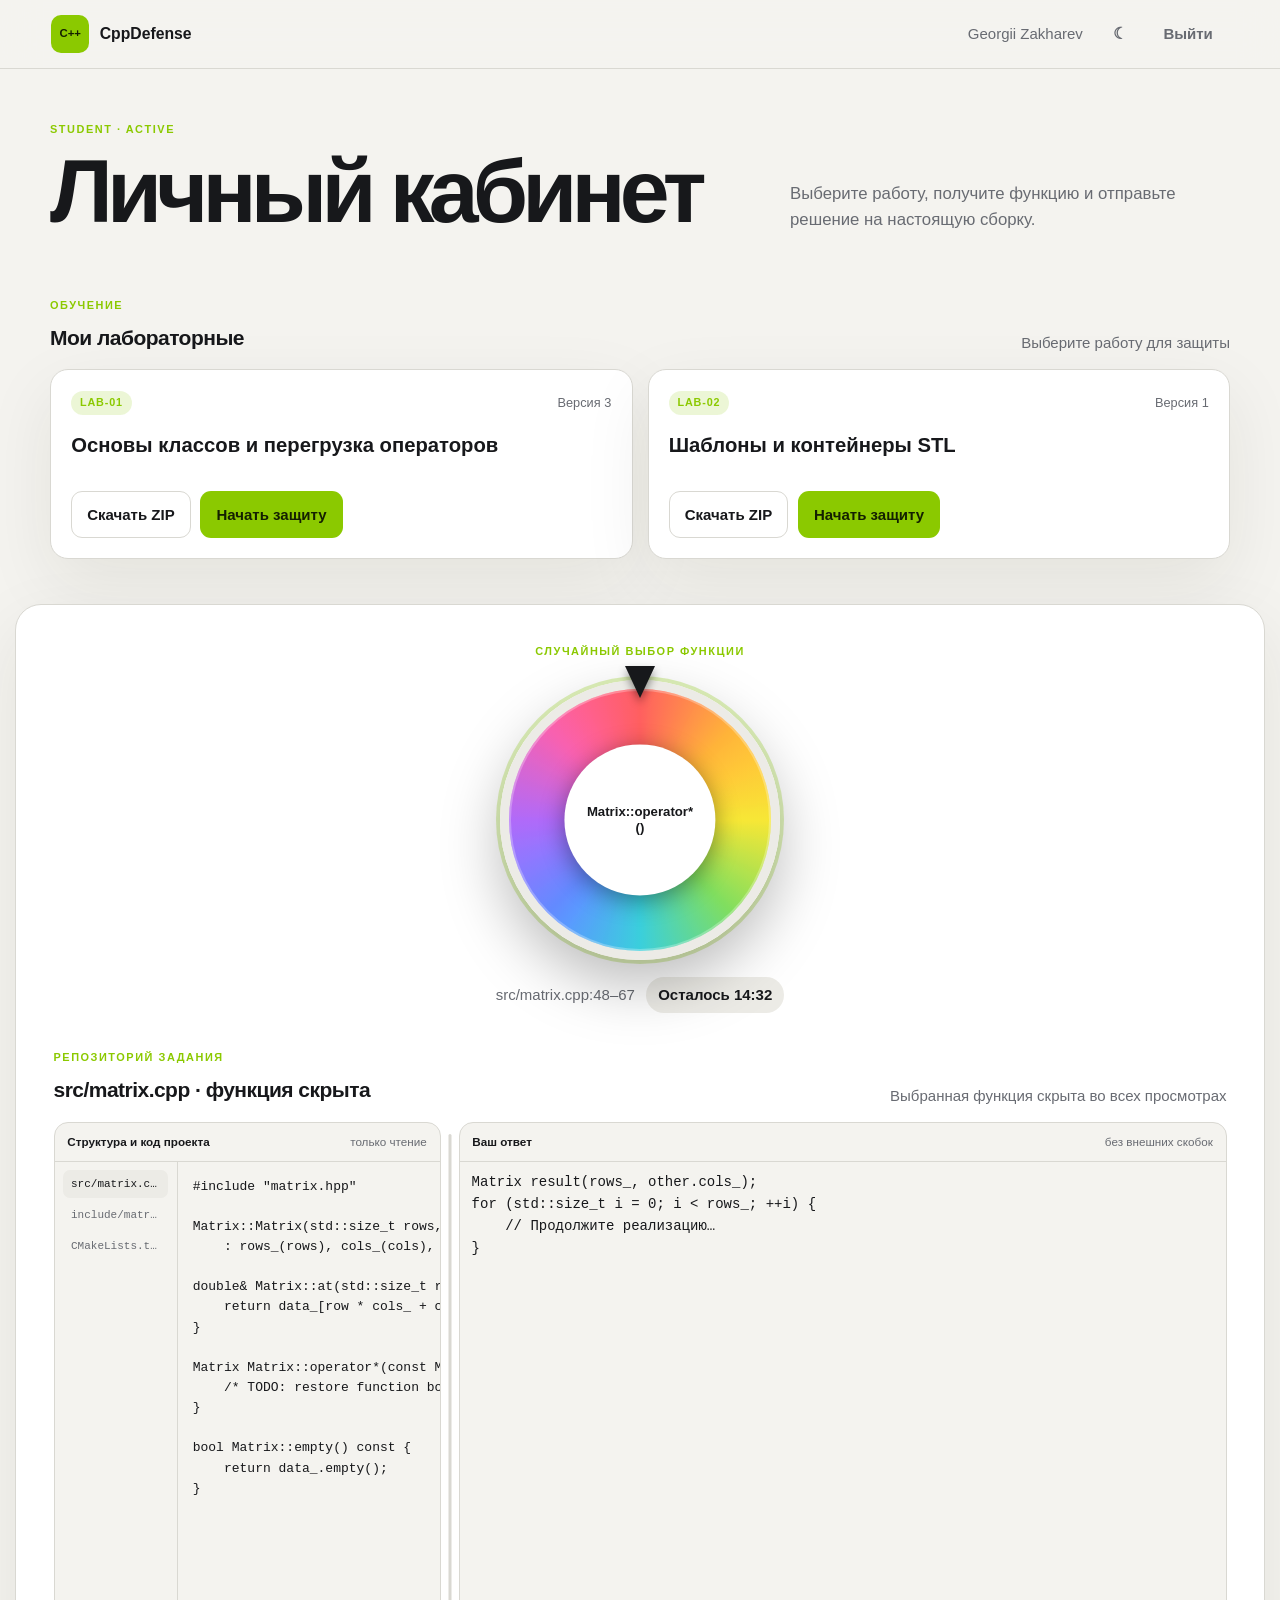
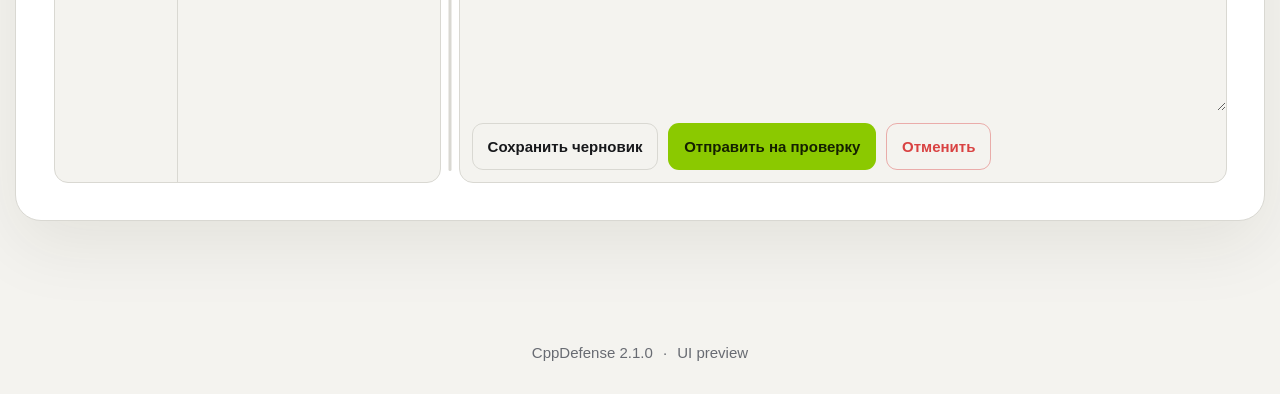
==== commit ca2518ef: "fix: stabilize defense flow and improve student workspace" ====
--- a/docs/UI_PREVIEW.html
+++ b/docs/UI_PREVIEW.html
@@ -23,8 +23,8 @@
       </div>
     </section>
     <section class="defense-panel">
-      <div class="wheel-column"><p class="eyebrow">Случайный выбор</p><div class="function-wheel is-selected" aria-label="Колесо выбора функции"><div class="function-wheel__face"><span>Matrix::operator*()</span></div></div><p class="wheel-status">src/matrix.cpp:48–67</p><p class="timer">Осталось 14:32</p></div>
-      <div class="workspace-column"><div class="section-heading"><div><p class="eyebrow">Файл задания</p><h2>src/matrix.cpp</h2></div><span>Тело выбранной функции скрыто</span></div><div class="code-workspace"><section class="source-pane"><div class="pane-title"><span>Контекст проекта</span><span>только чтение</span></div><pre class="source-code"><code>#include "matrix.hpp"
+      <div class="wheel-column"><p class="eyebrow">Случайный выбор функции</p><div class="wheel-stage" aria-label="Колесо выбора функции"><div id="function-wheel" class="function-wheel is-selected"></div><div class="function-wheel__face"><span id="wheel-label">Matrix::operator*()</span></div></div><div class="wheel-meta"><p id="defense-status" class="wheel-status">src/matrix.cpp:48–67</p><p id="timer" class="timer">Осталось 14:32</p></div></div>
+      <div class="workspace-column"><div class="section-heading"><div><p class="eyebrow">Репозиторий задания</p><h2 id="source-title">src/matrix.cpp · функция скрыта</h2></div><span>Выбранная функция скрыта во всех просмотрах</span></div><div class="code-workspace"><section class="source-pane"><div class="pane-title"><span>Структура и код проекта</span><span>только чтение</span></div><div class="repository-browser"><nav id="repository-files" class="repository-files"><button class="repository-file is-active" type="button">src/matrix.cpp</button><button class="repository-file" type="button">include/matrix.hpp</button><button class="repository-file" type="button">CMakeLists.txt</button></nav><pre id="source-code" class="source-code"><code>#include "matrix.hpp"
 
 Matrix::Matrix(std::size_t rows, std::size_t cols)
     : rows_(rows), cols_(cols), data_(rows * cols) {}
@@ -39,10 +39,10 @@
 
 bool Matrix::empty() const {
     return data_.empty();
-}</code></pre></section><section class="editor-column"><div class="pane-title"><span>Ваш ответ</span><span>без внешних скобок</span></div><textarea rows="20" spellcheck="false" placeholder="Введите реализацию функции…">Matrix result(rows_, other.cols_);
+}</code></pre></div></section><div id="workspace-resizer" class="workspace-resizer" role="separator" aria-label="Изменить ширину панелей" aria-orientation="vertical" aria-valuemin="22" aria-valuemax="70" aria-valuenow="33" tabindex="0" title="Перетащите, чтобы изменить ширину. Двойной щелчок возвращает 33/67."></div><section class="editor-column"><div class="pane-title"><span>Ваш ответ</span><span>без внешних скобок</span></div><textarea id="answer" rows="20" spellcheck="false" placeholder="Введите реализацию функции…">Matrix result(rows_, other.cols_);
 for (std::size_t i = 0; i &lt; rows_; ++i) {
     // Продолжите реализацию…
-}</textarea><div class="actions"><button class="secondary-button">Сохранить черновик</button><button>Отправить на проверку</button><button class="danger-button">Отменить</button></div></section></div></div>
+}</textarea><div class="actions"><button id="save-draft" class="secondary-button">Сохранить черновик</button><button id="submit-attempt">Отправить на проверку</button><button id="cancel-defense" class="danger-button">Отменить</button></div><div id="result" class="attempt-result hidden"></div></section></div></div>
     </section>
   </main>
   <footer>CppDefense 2.1.0 <span>·</span> UI preview</footer>
--- a/backend/webassets/static/app.css
+++ b/backend/webassets/static/app.css
@@ -13,3 +13,22 @@
 .repository-browser{display:grid;grid-template-columns:minmax(150px,210px) minmax(0,1fr);height:520px}.repository-files{display:flex;min-width:0;flex-direction:column;gap:.2rem;padding:.55rem;overflow:auto;border-right:1px solid var(--line)}.repository-files>span{padding:.6rem;color:var(--muted);font-size:.75rem}.repository-file{display:block;width:100%;overflow:hidden;padding:.45rem .55rem;border:0;border-radius:7px;background:transparent;color:var(--muted);font:11px/1.35 "SFMono-Regular",Consolas,monospace;text-align:left;text-overflow:ellipsis;white-space:nowrap}.repository-file:hover,.repository-file.is-active{transform:none;background:var(--surface-2);color:var(--text);filter:none}.repository-browser .source-code{height:100%}
 .function-wheel__face{position:relative;z-index:3}.wheel-option{position:absolute;z-index:1;top:50%;left:50%;width:72px;overflow:hidden;color:#101216;font-size:10px;font-weight:900;line-height:1.05;text-align:center;text-overflow:ellipsis;text-shadow:0 1px 1px #fff8;white-space:nowrap;pointer-events:none}.candidate-list{display:flex;flex-direction:column;gap:.5rem}.candidate-list button{justify-content:flex-start;text-align:left}.pending-defense h3{overflow-wrap:anywhere;font-size:.95rem}
 .defense-panel{grid-template-columns:minmax(250px,.55fr) minmax(0,1.8fr);padding:clamp(1.2rem,3vw,2.4rem)}.workspace-column{min-width:0}.code-workspace{display:grid;grid-template-columns:minmax(0,1.15fr) minmax(320px,.85fr);gap:1rem}.source-pane,.editor-column{min-width:0;overflow:hidden;border:1px solid var(--line);border-radius:14px;background:var(--bg)}.pane-title{display:flex;align-items:center;justify-content:space-between;gap:1rem;padding:.65rem .85rem;border-bottom:1px solid var(--line);color:var(--text);font-size:.78rem;font-weight:750}.pane-title span:last-child{color:var(--muted);font-weight:500}.source-code{height:520px;margin:0;padding:1rem;overflow:auto;color:var(--text);white-space:pre;tab-size:4;font:13px/1.55 "SFMono-Regular",Consolas,monospace}.source-code code{font:inherit}.editor-column textarea{min-height:430px;border:0;border-radius:0;background:transparent}.editor-column textarea:focus{box-shadow:inset 0 0 0 2px var(--accent)}.editor-column .actions,.editor-column .result-box{margin:.75rem}@media(max-width:1000px){.code-workspace{grid-template-columns:1fr}.source-code{height:380px}}
+
+/* Active defense: fixed pointer above a centered wheel and a full-width IDE. */
+:root{--success:#78df8b;--success-bg:#173622;--warning:#f2c14e}
+:root[data-theme="light"]{--success:#157a32;--success-bg:#e8f7ec;--warning:#9a6500}
+.defense-panel{display:block;width:min(1600px,calc(100vw - 2rem));margin:2rem 0 0 50%;padding:clamp(1.2rem,3vw,2.5rem);transform:translateX(-50%)}
+.wheel-column{margin-bottom:2.4rem}.wheel-stage{position:relative;width:min(280px,72vw);aspect-ratio:1;margin:.8rem auto 1.1rem}.wheel-stage::before{position:absolute;z-index:8;top:-14px;left:50%;width:0;height:0;border-right:15px solid transparent;border-left:15px solid transparent;border-top:32px solid var(--text);content:"";filter:drop-shadow(0 5px 4px #0006);transform:translateX(-50%)}
+.wheel-stage .function-wheel{width:100%;height:100%;margin:0;border-width:9px}.wheel-stage .function-wheel::before{display:none}.wheel-stage>.function-wheel__face{position:absolute;z-index:6;top:50%;left:50%;width:54%;margin:0;transform:translate(-50%,-50%);pointer-events:none}.wheel-stage>.function-wheel__face span{display:-webkit-box;max-width:100%;overflow:hidden;-webkit-box-orient:vertical;-webkit-line-clamp:3;font-size:.88rem;line-height:1.2;text-overflow:ellipsis}
+.wheel-meta{display:flex;min-height:2.3rem;align-items:center;justify-content:center;gap:.75rem}.wheel-status{max-width:760px;margin:0}.timer{margin:0}.function-wheel.is-selected{filter:saturate(1.08);box-shadow:0 25px 60px #0004,0 0 0 4px color-mix(in srgb,var(--accent),transparent 72%),inset 0 0 0 2px #fff4}
+.workspace-column{width:100%;min-width:0}.code-workspace{--source-pane-width:33%;display:grid;grid-template-columns:minmax(260px,var(--source-pane-width)) 18px minmax(360px,1fr);gap:0}.workspace-resizer{position:relative;min-width:18px;cursor:col-resize;touch-action:none}.workspace-resizer::before{position:absolute;top:12px;bottom:12px;left:50%;width:3px;border-radius:3px;background:var(--line);content:"";transform:translateX(-50%);transition:background .15s,width .15s}.workspace-resizer:hover::before,.workspace-resizer:focus-visible::before,.code-workspace.is-resizing .workspace-resizer::before{width:5px;background:var(--accent)}.workspace-resizer:focus-visible{border-radius:8px;outline:2px solid color-mix(in srgb,var(--accent),transparent 35%);outline-offset:-3px}.code-workspace.is-resizing{cursor:col-resize;user-select:none}.repository-browser{grid-template-columns:minmax(120px,32%) minmax(0,1fr);height:620px}.source-code{height:620px}.editor-column{display:flex;min-height:620px;flex-direction:column}.editor-column textarea{min-height:470px;flex:1;border:0;border-radius:0;background:transparent}.editor-column .actions{margin:.8rem}.editor-column .attempt-result{margin:0 .8rem .8rem}
+.wheel-option{width:78px;font-size:10px}
+
+/* Human-readable compilation and test results. */
+.attempt-result:empty,.compilation-history:empty{display:none}.attempt-report{padding:1rem;border:1px solid var(--line);border-radius:14px;background:var(--surface);box-shadow:0 12px 32px #0002}.attempt-report--success{border-color:color-mix(in srgb,var(--success),transparent 55%)}.attempt-report--danger{border-color:color-mix(in srgb,var(--danger),transparent 55%)}.attempt-report__header{display:flex;align-items:flex-start;justify-content:space-between;gap:1rem}.attempt-report__header h3{margin:.45rem 0 .1rem;font-size:1.15rem}.attempt-report__meta{margin:0;color:var(--muted);font-size:.78rem}.attempt-report__id{max-width:270px;overflow:hidden;color:var(--muted);font-size:.7rem;text-overflow:ellipsis;white-space:nowrap}.attempt-badge{display:inline-flex;padding:.2rem .55rem;border-radius:100px;font-size:.68rem;font-weight:850;letter-spacing:.06em;text-transform:uppercase}.attempt-badge--success{background:color-mix(in srgb,var(--success),transparent 82%);color:var(--success)}.attempt-badge--danger{background:color-mix(in srgb,var(--danger),transparent 82%);color:var(--danger)}.attempt-badge--pending{background:color-mix(in srgb,var(--warning),transparent 82%);color:var(--warning)}
+.attempt-stages{display:grid;grid-template-columns:repeat(3,minmax(0,1fr));gap:.55rem;margin-top:1rem}.attempt-stage{display:flex;align-items:center;gap:.6rem;padding:.7rem;border:1px solid var(--line);border-radius:10px;background:var(--bg)}.attempt-stage__mark{display:grid;flex:0 0 27px;height:27px;place-items:center;border-radius:50%;font-weight:900}.attempt-stage>div{display:flex;min-width:0;flex-direction:column}.attempt-stage strong{font-size:.78rem}.attempt-stage>div span{color:var(--muted);font-size:.72rem}.attempt-stage--success .attempt-stage__mark{background:color-mix(in srgb,var(--success),transparent 80%);color:var(--success)}.attempt-stage--danger .attempt-stage__mark{background:color-mix(in srgb,var(--danger),transparent 80%);color:var(--danger)}.attempt-stage--waiting .attempt-stage__mark{background:var(--surface-2);color:var(--muted)}
+.attempt-terminal{margin-top:.8rem;border:1px solid var(--line);border-radius:10px;background:#090b0e}.attempt-terminal summary{padding:.65rem .8rem;color:#c8ced8;font-size:.78rem;font-weight:750;cursor:pointer}.attempt-terminal__log{max-height:360px;margin:0;padding:.9rem;overflow:auto;border-top:1px solid #252a33;color:#d9dee7;white-space:pre-wrap;font:12px/1.55 "SFMono-Regular",Consolas,monospace}.attempt-verdict{margin:.8rem 0 0;padding:.7rem .8rem;border-radius:9px;font-size:.82rem;font-weight:700}.attempt-verdict--success{background:color-mix(in srgb,var(--success),transparent 86%);color:var(--success)}.attempt-verdict--danger{background:color-mix(in srgb,var(--danger),transparent 87%);color:var(--danger)}.attempt-verdict--pending{background:var(--surface-2);color:var(--muted)}
+.compilation-history{display:grid;gap:1rem;margin-top:1rem}.attempt-report--compact{background:var(--bg)}
+
+@media(max-width:1050px){.code-workspace{grid-template-columns:1fr;gap:1rem}.workspace-resizer{display:none}.repository-browser,.source-code{height:440px}.editor-column{min-height:520px}.editor-column textarea{min-height:360px}}
+@media(max-width:700px){.defense-panel{width:calc(100vw - 1rem);padding:1rem}.wheel-meta{flex-direction:column}.repository-browser{grid-template-columns:1fr;height:auto}.repository-files{max-height:180px;border-right:0;border-bottom:1px solid var(--line)}.source-code{height:360px}.attempt-stages{grid-template-columns:1fr}.attempt-report__header{flex-direction:column}.editor-column .actions{flex-direction:column}.editor-column .actions button{width:100%}}
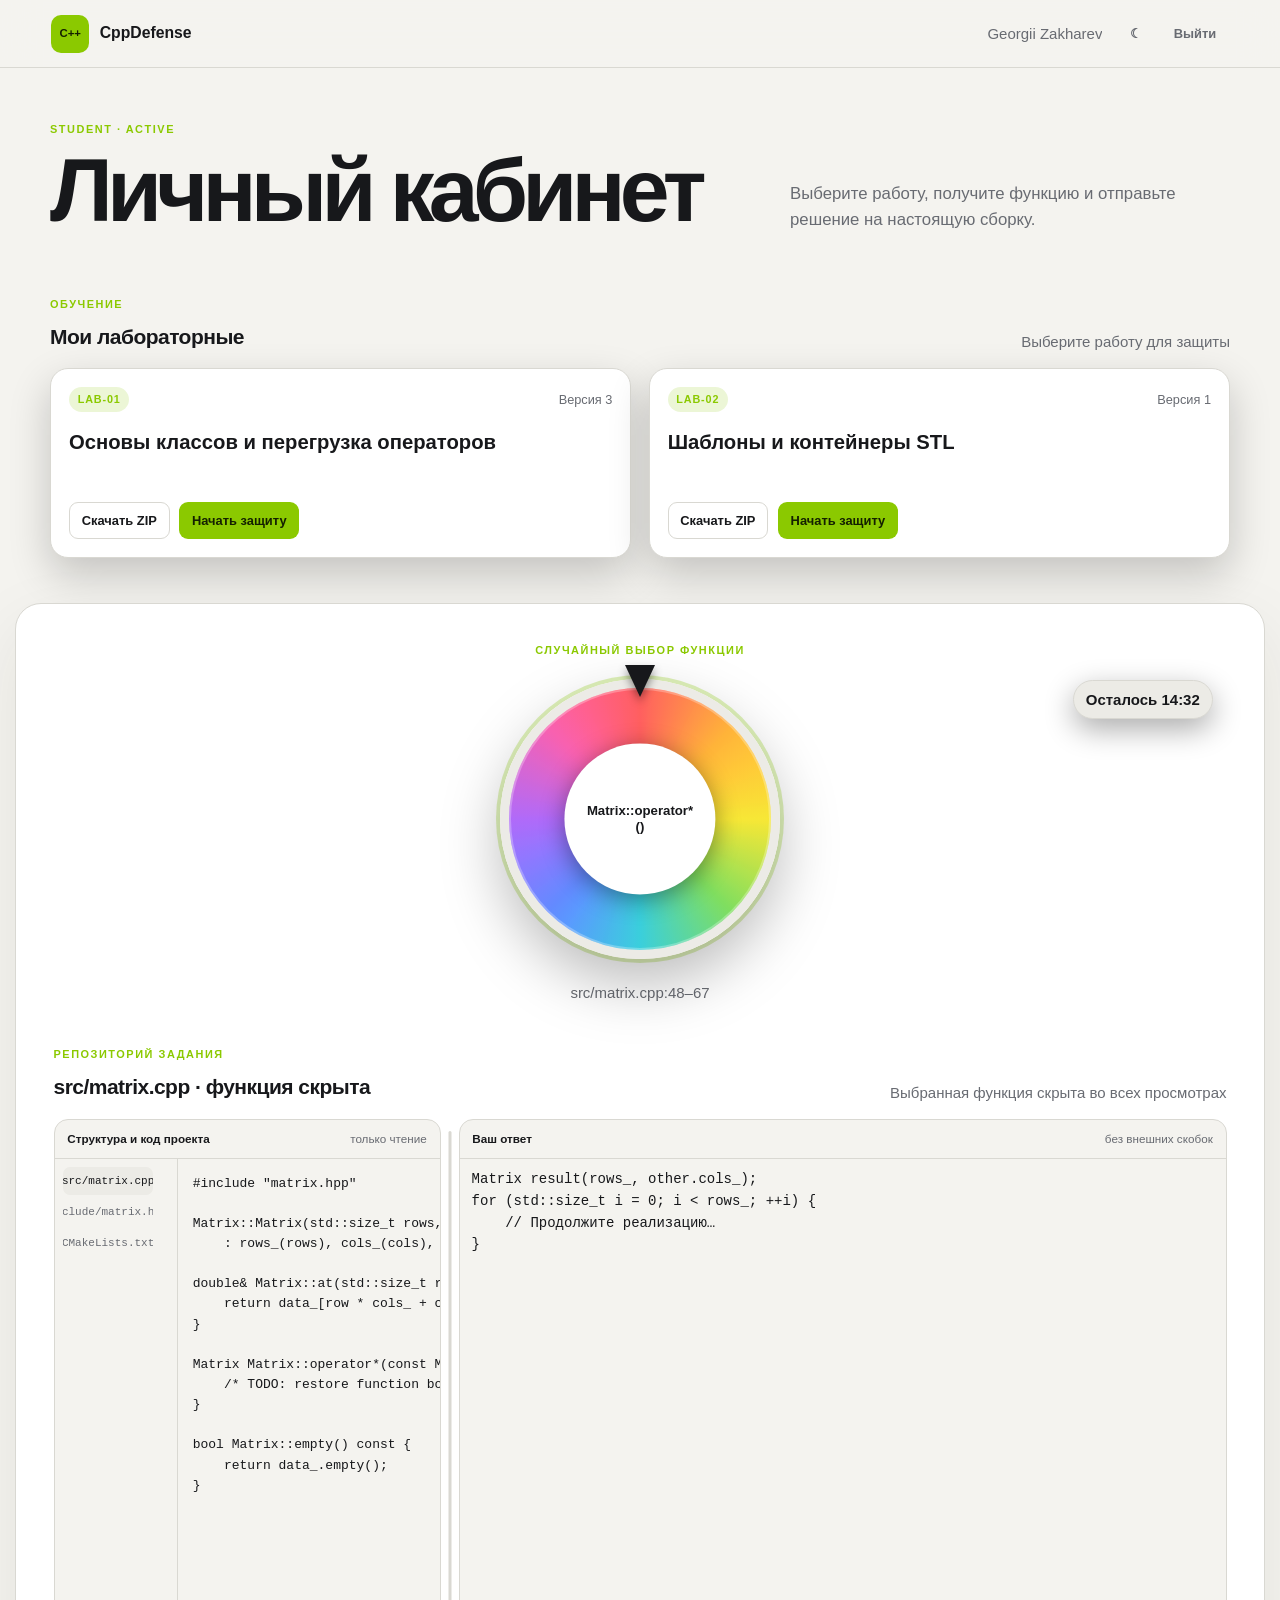
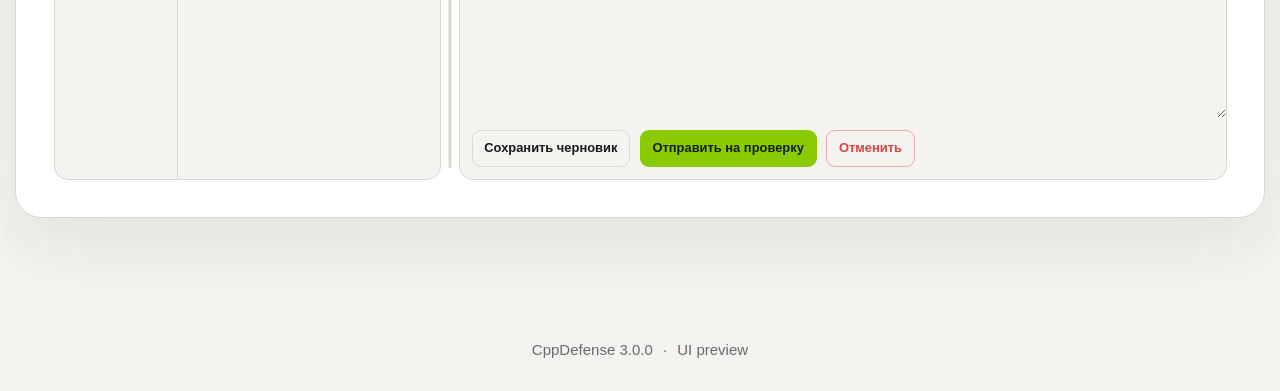
==== commit 6b3a1415: "chore(release): bump CppDefense to 3.0.0 and document multi-element restoration" ====
--- a/docs/UI_PREVIEW.html
+++ b/docs/UI_PREVIEW.html
@@ -45,6 +45,6 @@
 }</textarea><div class="actions"><button id="save-draft" class="secondary-button">Сохранить черновик</button><button id="submit-attempt">Отправить на проверку</button><button id="cancel-defense" class="danger-button">Отменить</button></div><div id="result" class="attempt-result hidden"></div></section></div></div>
     </section>
   </main>
-  <footer>CppDefense 2.1.0 <span>·</span> UI preview</footer>
+  <footer>CppDefense 3.0.0 <span>·</span> UI preview</footer>
 </body>
 </html>
--- a/backend/webassets/static/app.css
+++ b/backend/webassets/static/app.css
@@ -10,7 +10,7 @@
 @media(max-width:800px){.user-name{display:none}.welcome,.hero,.defense-panel{grid-template-columns:1fr}.hero{gap:0;padding-top:7rem}.hero-wheel{order:-1}.function-wheel--hero{width:min(270px,70vw)}.feature-strip{grid-template-columns:1fr}.feature-strip article{border-right:0;border-bottom:1px solid var(--line)}.dashboard-grid{grid-template-columns:1fr}.card--wide{grid-column:auto}.section-heading{align-items:flex-start;flex-direction:column}.form-row{grid-template-columns:1fr}.welcome{margin-bottom:2rem}.welcome h1{font-size:2.8rem}}@media(prefers-reduced-motion:reduce){*{scroll-behavior:auto!important}.function-wheel,.function-wheel--hero{animation-duration:3s!important}button,.button{transition:none}}
 
 /* Defense workspace: read-only masked source beside the student's answer. */
-.repository-browser{display:grid;grid-template-columns:minmax(150px,210px) minmax(0,1fr);height:520px}.repository-files{display:flex;min-width:0;flex-direction:column;gap:.2rem;padding:.55rem;overflow:auto;border-right:1px solid var(--line)}.repository-files>span{padding:.6rem;color:var(--muted);font-size:.75rem}.repository-file{display:block;width:100%;overflow:hidden;padding:.45rem .55rem;border:0;border-radius:7px;background:transparent;color:var(--muted);font:11px/1.35 "SFMono-Regular",Consolas,monospace;text-align:left;text-overflow:ellipsis;white-space:nowrap}.repository-file:hover,.repository-file.is-active{transform:none;background:var(--surface-2);color:var(--text);filter:none}.repository-browser .source-code{height:100%}
+.repository-browser{display:grid;min-height:0;grid-template-columns:minmax(150px,210px) minmax(0,1fr);height:520px;overflow:hidden}.repository-files{display:flex;min-width:0;min-height:0;max-height:100%;flex-direction:column;gap:.2rem;padding:.55rem;overflow-x:hidden;overflow-y:auto;overscroll-behavior:contain;scrollbar-gutter:stable;border-right:1px solid var(--line)}.repository-files>span{padding:.6rem;color:var(--muted);font-size:.75rem}.repository-file{display:block;flex:0 0 auto;width:100%;overflow:hidden;padding:.45rem .55rem;border:0;border-radius:7px;background:transparent;color:var(--muted);font:11px/1.35 "SFMono-Regular",Consolas,monospace;text-align:left;text-overflow:ellipsis;white-space:nowrap}.repository-file:hover,.repository-file.is-active{transform:none;background:var(--surface-2);color:var(--text);filter:none}.repository-browser .source-code{min-height:0;height:100%}
 .function-wheel__face{position:relative;z-index:3}.wheel-option{position:absolute;z-index:1;top:50%;left:50%;width:72px;overflow:hidden;color:#101216;font-size:10px;font-weight:900;line-height:1.05;text-align:center;text-overflow:ellipsis;text-shadow:0 1px 1px #fff8;white-space:nowrap;pointer-events:none}.candidate-list{display:flex;flex-direction:column;gap:.5rem}.candidate-list button{justify-content:flex-start;text-align:left}.pending-defense h3{overflow-wrap:anywhere;font-size:.95rem}
 .defense-panel{grid-template-columns:minmax(250px,.55fr) minmax(0,1.8fr);padding:clamp(1.2rem,3vw,2.4rem)}.workspace-column{min-width:0}.code-workspace{display:grid;grid-template-columns:minmax(0,1.15fr) minmax(320px,.85fr);gap:1rem}.source-pane,.editor-column{min-width:0;overflow:hidden;border:1px solid var(--line);border-radius:14px;background:var(--bg)}.pane-title{display:flex;align-items:center;justify-content:space-between;gap:1rem;padding:.65rem .85rem;border-bottom:1px solid var(--line);color:var(--text);font-size:.78rem;font-weight:750}.pane-title span:last-child{color:var(--muted);font-weight:500}.source-code{height:520px;margin:0;padding:1rem;overflow:auto;color:var(--text);white-space:pre;tab-size:4;font:13px/1.55 "SFMono-Regular",Consolas,monospace}.source-code code{font:inherit}.editor-column textarea{min-height:430px;border:0;border-radius:0;background:transparent}.editor-column textarea:focus{box-shadow:inset 0 0 0 2px var(--accent)}.editor-column .actions,.editor-column .result-box{margin:.75rem}@media(max-width:1000px){.code-workspace{grid-template-columns:1fr}.source-code{height:380px}}
 
@@ -32,3 +32,34 @@
 
 @media(max-width:1050px){.code-workspace{grid-template-columns:1fr;gap:1rem}.workspace-resizer{display:none}.repository-browser,.source-code{height:440px}.editor-column{min-height:520px}.editor-column textarea{min-height:360px}}
 @media(max-width:700px){.defense-panel{width:calc(100vw - 1rem);padding:1rem}.wheel-meta{flex-direction:column}.repository-browser{grid-template-columns:1fr;height:auto}.repository-files{max-height:180px;border-right:0;border-bottom:1px solid var(--line)}.source-code{height:360px}.attempt-stages{grid-template-columns:1fr}.attempt-report__header{flex-direction:column}.editor-column .actions{flex-direction:column}.editor-column .actions button{width:100%}}
+
+/* Teacher configuration and readable administration views. */
+.form-note{margin:.2rem 0;color:var(--muted);font-size:.82rem}.configuration-summary{display:flex;align-items:center;justify-content:space-between;gap:1rem;padding:.8rem 0;border-bottom:1px solid var(--line)}.configuration-summary span{color:var(--muted)}.teacher-workspace{display:grid;grid-template-columns:minmax(0,1.15fr) minmax(300px,.85fr);min-height:560px;overflow:hidden;border:1px solid var(--line);border-radius:14px;background:var(--bg)}.teacher-repository{display:grid;grid-template-columns:minmax(145px,210px) minmax(0,1fr);min-width:0;border-right:1px solid var(--line)}.teacher-repository .source-code{height:560px}.teacher-entity-list{display:flex;max-height:510px;flex-direction:column;gap:.65rem;padding:.75rem;overflow:auto}.teacher-entity-option{display:block;width:100%;padding:.75rem;border:2px solid var(--line);border-radius:11px;background:var(--surface);color:var(--text);text-align:left;transform:none}.teacher-entity-option:hover{border-color:var(--accent);filter:none;transform:none}.teacher-entity-option.is-selected{border-color:var(--accent);box-shadow:0 0 0 3px color-mix(in srgb,var(--accent),transparent 78%)}.teacher-entity-option__title,.teacher-entity-option__meta{display:block}.teacher-entity-option__title{font-weight:800}.teacher-entity-option__meta{margin:.2rem 0 .55rem;color:var(--muted);font-size:.72rem}.teacher-entity-option__code{max-height:210px;margin:0;padding:.65rem;overflow:auto;border-radius:8px;background:#090b0e;color:#d9dee7;white-space:pre;font:11px/1.45 "SFMono-Regular",Consolas,monospace}.selected-candidate{padding:.8rem;border:1px solid var(--line);border-radius:10px;background:var(--surface-2);overflow-wrap:anywhere}.inline-error{padding:.75rem;border:1px solid color-mix(in srgb,var(--danger),transparent 45%);border-radius:10px;background:color-mix(in srgb,var(--danger),transparent 90%);color:var(--danger)}.pending-defense__student{color:var(--muted)}
+.operation-result{margin-top:1rem}.operation-card{padding:1rem;border:1px solid var(--line);border-radius:12px;background:var(--bg)}.operation-card--success{border-color:color-mix(in srgb,var(--success),transparent 55%)}.operation-card--error{border-color:color-mix(in srgb,var(--danger),transparent 45%)}.operation-card p{margin:.35rem 0;color:var(--muted)}.operation-card code{display:block;overflow:auto;font-size:.75rem}.operation-details{display:grid;grid-template-columns:max-content 1fr;gap:.25rem .75rem;margin:.7rem 0 0}.operation-details dt{color:var(--muted)}.operation-details dd{margin:0;overflow-wrap:anywhere;font-family:monospace}
+.management-list{display:grid;gap:.7rem;margin-top:1rem}.management-item{display:grid;grid-template-columns:minmax(0,1fr) auto;align-items:center;gap:.25rem 1rem;padding:.85rem;border:1px solid var(--line);border-radius:11px;background:var(--bg)}.management-item>span,.technical-details{grid-column:1;color:var(--muted);font-size:.82rem}.management-item>button{grid-column:2;grid-row:1/4}.technical-details code{display:block;padding:.55rem;white-space:pre-wrap}.technical-details summary{cursor:pointer}.management-item--user{grid-template-columns:minmax(0,1fr) auto}
+@media(max-width:1000px){.teacher-workspace{grid-template-columns:1fr}.teacher-repository{border-right:0;border-bottom:1px solid var(--line)}}@media(max-width:700px){.teacher-repository{grid-template-columns:1fr}.teacher-repository .repository-files{max-height:160px}.configuration-summary,.management-item{align-items:flex-start;grid-template-columns:1fr}.management-item>button{grid-column:1;grid-row:auto}.teacher-repository .source-code{height:380px}}
+
+/* Lightweight C++ highlighting layered behind the native answer textarea. */
+.answer-editor{position:relative;min-height:470px;flex:1;overflow:hidden}.answer-highlight,.answer-editor textarea{position:absolute;inset:0;width:100%;height:100%;margin:0;padding:.72rem .8rem;border:0;border-radius:0;white-space:pre-wrap;overflow-wrap:normal;tab-size:4;font:14px/1.55 "SFMono-Regular",Consolas,monospace}.answer-highlight{z-index:1;overflow:hidden;background:transparent;color:var(--text);pointer-events:none}.answer-highlight code{font:inherit}.answer-editor textarea{z-index:2;min-height:0!important;resize:none;background:transparent!important;color:transparent;caret-color:var(--text);-webkit-text-fill-color:transparent}.answer-editor textarea::placeholder{color:var(--muted);-webkit-text-fill-color:var(--muted)}.answer-editor textarea::selection{background:color-mix(in srgb,var(--accent),transparent 68%)}.syntax-keyword{color:#82aaff}.syntax-comment{color:#7f8c75}.syntax-string{color:#e6b566}.syntax-number{color:#c792ea}.syntax-preprocessor{color:#f78c6c}:root[data-theme="light"] .syntax-keyword{color:#2456a6}:root[data-theme="light"] .syntax-comment{color:#59704e}:root[data-theme="light"] .syntax-string{color:#9a5b00}:root[data-theme="light"] .syntax-number{color:#7a3ea1}:root[data-theme="light"] .syntax-preprocessor{color:#b23b2b}
+@media(max-width:1050px){.answer-editor{min-height:360px}}
+
+/* Cosmetic refresh: landing artwork, compact controls and readable lab tables. */
+.entry-splash{position:fixed;z-index:1000;inset:0;display:grid;place-items:center;background:#000;animation:entry-splash-dismiss 1.8s cubic-bezier(.22,.68,.26,1) forwards;pointer-events:none}.entry-splash img{display:block;width:min(735px,82vw);max-height:82vh;object-fit:contain;animation:entry-splash-image 1.8s cubic-bezier(.22,.68,.26,1) forwards}@keyframes entry-splash-dismiss{0%,52%{opacity:1;visibility:visible}100%{opacity:0;visibility:hidden}}@keyframes entry-splash-image{0%{opacity:0;transform:scale(.975)}18%,60%{opacity:1;transform:scale(1)}100%{opacity:0;transform:scale(1.015)}}
+.hero-illustration{display:grid;min-width:0;place-items:center;margin:0}.hero-illustration img{display:block;width:min(440px,38vw);max-height:68vh;object-fit:contain;filter:drop-shadow(0 28px 50px #0006);animation:hero-float 5s ease-in-out infinite}@keyframes hero-float{0%,100%{transform:translateY(0) rotate(-1deg)}50%{transform:translateY(-10px) rotate(1deg)}}
+button:not(.repository-file):not(.teacher-entity-option),.button,.secondary-button{min-height:36px;padding:.5rem .78rem;border-radius:9px;font-size:.86rem}.icon-button{min-height:36px;width:36px;padding:.45rem}.card{padding:1.2rem;box-shadow:0 16px 42px #0003}.dashboard-grid,.grid{gap:1.15rem}.stack-form{gap:.85rem}
+.timer:not(:empty){position:fixed;z-index:19;top:76px;right:max(1rem,4vw);margin:0;border:1px solid var(--line);box-shadow:0 10px 30px #0005;backdrop-filter:blur(14px)}
+.lab-table-wrap{width:100%;overflow-x:auto;border:1px solid var(--line);border-radius:14px;background:var(--surface)}.lab-table{width:100%;border-collapse:collapse;min-width:650px}.lab-table th,.lab-table td{padding:.9rem 1rem;border-bottom:1px solid var(--line);text-align:left;vertical-align:middle}.lab-table th{color:var(--muted);font-size:.72rem;font-weight:800;letter-spacing:.09em;text-transform:uppercase}.lab-table tbody tr:last-child td{border-bottom:0}.lab-table td:first-child{min-width:250px}.lab-table td:nth-child(2){width:180px}.lab-table td:last-child{width:270px}.lab-title-cell{display:flex;align-items:center;gap:.75rem}.lab-table__meta{display:block;color:var(--muted);font-size:.76rem}.lab-version-select{min-width:135px;padding:.5rem .65rem}.lab-row-actions{display:flex;align-items:center;justify-content:flex-end;gap:.55rem;white-space:nowrap}.list-result>.lab-table-wrap{margin-top:1rem}.list-result>.lab-table-wrap a{display:inline-flex;margin:0;padding:.5rem .78rem}
+.syntax-match{border-radius:3px;background:color-mix(in srgb,var(--accent),transparent 62%);color:inherit}.answer-highlight mark{font:inherit}
+@media(max-width:800px){.hero{gap:1.5rem;padding-top:6.5rem}.hero-illustration{order:-1}.hero-illustration img{width:min(300px,68vw);max-height:42vh}.entry-splash img{width:min(735px,92vw);max-height:78vh}.lab-table th,.lab-table td{padding:.75rem}.timer:not(:empty){top:72px;right:.75rem}.lab-row-actions{justify-content:flex-start}}
+@media(prefers-reduced-motion:reduce){.entry-splash,.entry-splash img{animation-duration:.01ms}.hero-illustration img{animation:none}}
+
+/* Final defense/import usability pass. */
+.hide-seek-workspace{grid-template-columns:minmax(0,1fr)!important}.hide-seek-workspace .teacher-repository{width:100%;grid-template-columns:minmax(140px,.3fr) minmax(0,1fr)}#hide-source{width:100%;min-width:0;height:100%;resize:none;white-space:pre;overflow:auto;font:13px/1.55 "SFMono-Regular",Consolas,monospace;border:0;border-radius:0;background:var(--bg);color:var(--text)}#hide-composer label{display:block;margin:.5rem 0}#hide-composer textarea{width:100%;font-family:monospace}.hide-mutation,.hide-report{min-width:0;margin:.65rem 0;padding:.65rem;border:1px solid var(--line);border-radius:8px}.hide-mutation pre,.hide-report pre{max-height:280px;max-width:100%;overflow:auto;white-space:pre-wrap;overflow-wrap:anywhere;font:12px/1.5 monospace}.hide-report summary{cursor:pointer;margin-bottom:.5rem}.hide-report strong{display:block;margin-top:.5rem}
+.answer-boundary{margin:0;padding:.65rem .85rem;overflow:auto;white-space:pre-wrap;background:var(--surface-2);color:var(--text);font:13px/1.5 "SFMono-Regular",Consolas,monospace;border:1px solid var(--line);user-select:text}.source-line{display:block;min-height:1.5em}.source-line--restore{background:color-mix(in srgb,var(--success),transparent 85%);border-left:3px solid var(--success);padding-left:.5rem}.repository-file--restore{outline:1px solid var(--success);color:var(--success)!important}.clone-command{padding:.8rem;overflow:auto;white-space:pre-wrap;overflow-wrap:anywhere;background:var(--bg);border:1px solid var(--line);border-radius:8px}
+.defense-timer-bar{position:sticky;z-index:18;top:68px;display:flex;align-items:center;justify-content:center;gap:.65rem;width:max-content;max-width:100%;margin:-.7rem auto 1.25rem;padding:.48rem .8rem;border:1px solid color-mix(in srgb,var(--success),transparent 52%);border-radius:100px;background:color-mix(in srgb,var(--surface),transparent 8%);box-shadow:0 10px 28px #0005;backdrop-filter:blur(16px);color:var(--success);font-size:.78rem}.defense-timer-bar strong{font-size:1rem;font-variant-numeric:tabular-nums}.defense-timer-bar--warning{border-color:color-mix(in srgb,var(--warning),transparent 40%);color:var(--warning)}.defense-timer-bar--danger{border-color:color-mix(in srgb,var(--danger),transparent 35%);color:var(--danger);animation:timer-pulse 1s ease-in-out infinite alternate}@keyframes timer-pulse{to{box-shadow:0 8px 30px color-mix(in srgb,var(--danger),transparent 60%)}}
+.repository-directory{min-width:0}.repository-directory>summary{display:flex;min-width:0;align-items:center;gap:.3rem;padding:.38rem .42rem;border-radius:7px;color:var(--muted);font:11px/1.35 "SFMono-Regular",Consolas,monospace;cursor:pointer;list-style-position:inside}.repository-directory>summary:hover{background:var(--surface-2);color:var(--text)}.repository-directory>.repository-directory,.repository-directory>.repository-file{padding-left:.8rem}.repository-path-label{display:block;min-width:0;overflow:hidden;text-overflow:ellipsis;white-space:nowrap}.repository-file{display:flex;align-items:center}.teacher-workspace{height:min(680px,calc(100vh - 110px));min-height:430px}.teacher-repository,.teacher-workspace>div{min-height:0;overflow:hidden}.teacher-repository .repository-files{height:100%;max-height:none;overflow-y:auto}.teacher-repository .source-code{height:100%;max-height:none}.teacher-entity-list{height:calc(100% - 42px);max-height:none}.group-picker{display:flex;min-width:min(360px,100%);align-items:center;gap:.7rem;color:var(--muted);font-size:.8rem}.group-picker select{min-width:240px}.group-workspace{min-height:300px}.lab-table--teacher{min-width:980px}.lab-table--teacher td:first-child{min-width:150px}.lab-table--teacher td:nth-child(2){min-width:220px}.lab-table--teacher td:nth-child(3){width:auto;min-width:330px}.lab-table--teacher td:nth-child(4){width:150px}.submission-status{display:inline-flex;padding:.25rem .5rem;border-radius:100px;background:var(--surface-2);color:var(--muted);font-size:.72rem;font-weight:750}.student-upload-card{display:grid;grid-template-columns:minmax(260px,1fr) minmax(300px,1fr);align-items:center;gap:1.2rem;margin-bottom:2rem}.student-upload-card h2{margin:.15rem 0}.student-upload-form{display:flex;align-items:center;gap:.7rem}.student-upload-form input{min-width:0}.student-upload-card .operation-result{grid-column:1/-1;margin:0}.roster-preview-list{display:grid;gap:.45rem;margin-top:.75rem}.roster-preview-list details{padding:.55rem .7rem;border:1px solid var(--line);border-radius:9px}.roster-preview-list summary{cursor:pointer;font-weight:750}.roster-preview-list ul{margin:.55rem 0 0;padding-left:1.3rem;color:var(--muted)}.pending-import .lab-row-actions{grid-column:2;grid-row:1/3}.pending-import>span{max-width:100%;overflow:hidden;text-overflow:ellipsis;white-space:nowrap}
+.github-token-row{display:grid;grid-template-columns:minmax(260px,1fr) auto auto;align-items:end;gap:.7rem}.github-token-row label{display:flex;min-width:0;flex-direction:column;gap:.35rem;color:var(--muted);font-size:.8rem}.github-repository-preview{display:flex;min-width:0;align-items:center;gap:.75rem;padding:.75rem .85rem;border:1px solid var(--line);border-radius:10px;background:var(--bg)}.github-repository-preview span{flex:0 0 auto;color:var(--muted);font-size:.78rem}.github-repository-preview code{min-width:0;overflow:hidden;color:var(--text);text-overflow:ellipsis;white-space:nowrap}.github-import-actions{justify-content:flex-start}.github-import-card.is-busy{opacity:.78}.github-import-card.is-busy button{pointer-events:none}
+@media(max-width:800px){.defense-timer-bar{top:64px;width:100%;justify-content:space-between;border-radius:10px}.defense-timer-bar span{overflow:hidden;text-overflow:ellipsis;white-space:nowrap}.teacher-workspace{height:auto;max-height:none}.teacher-repository{height:min(520px,calc(100vh - 120px))}.group-picker{width:100%;align-items:flex-start;flex-direction:column}.group-picker select{width:100%;min-width:0}.student-upload-card{grid-template-columns:1fr}.student-upload-form{align-items:stretch;flex-direction:column}.pending-import .lab-row-actions{grid-column:1;grid-row:auto}}
+@media(max-width:800px){.github-token-row{grid-template-columns:1fr}.github-token-row button{width:100%}.github-repository-preview{align-items:flex-start;flex-direction:column}.github-import-actions{align-items:stretch;flex-direction:column}.github-import-actions button{width:100%}}
+@media(prefers-reduced-motion:reduce){.defense-timer-bar--danger{animation:none}}
+.timing-list{display:grid;grid-template-columns:minmax(0,1fr) auto;gap:.3rem 1rem;font-size:.8rem}.timing-list dt,.timing-list dd{margin:0}.timing-list dd{font-variant-numeric:tabular-nums;text-align:right}.attempt-timings{margin:.8rem 0}.attempt-timings summary{cursor:pointer}
